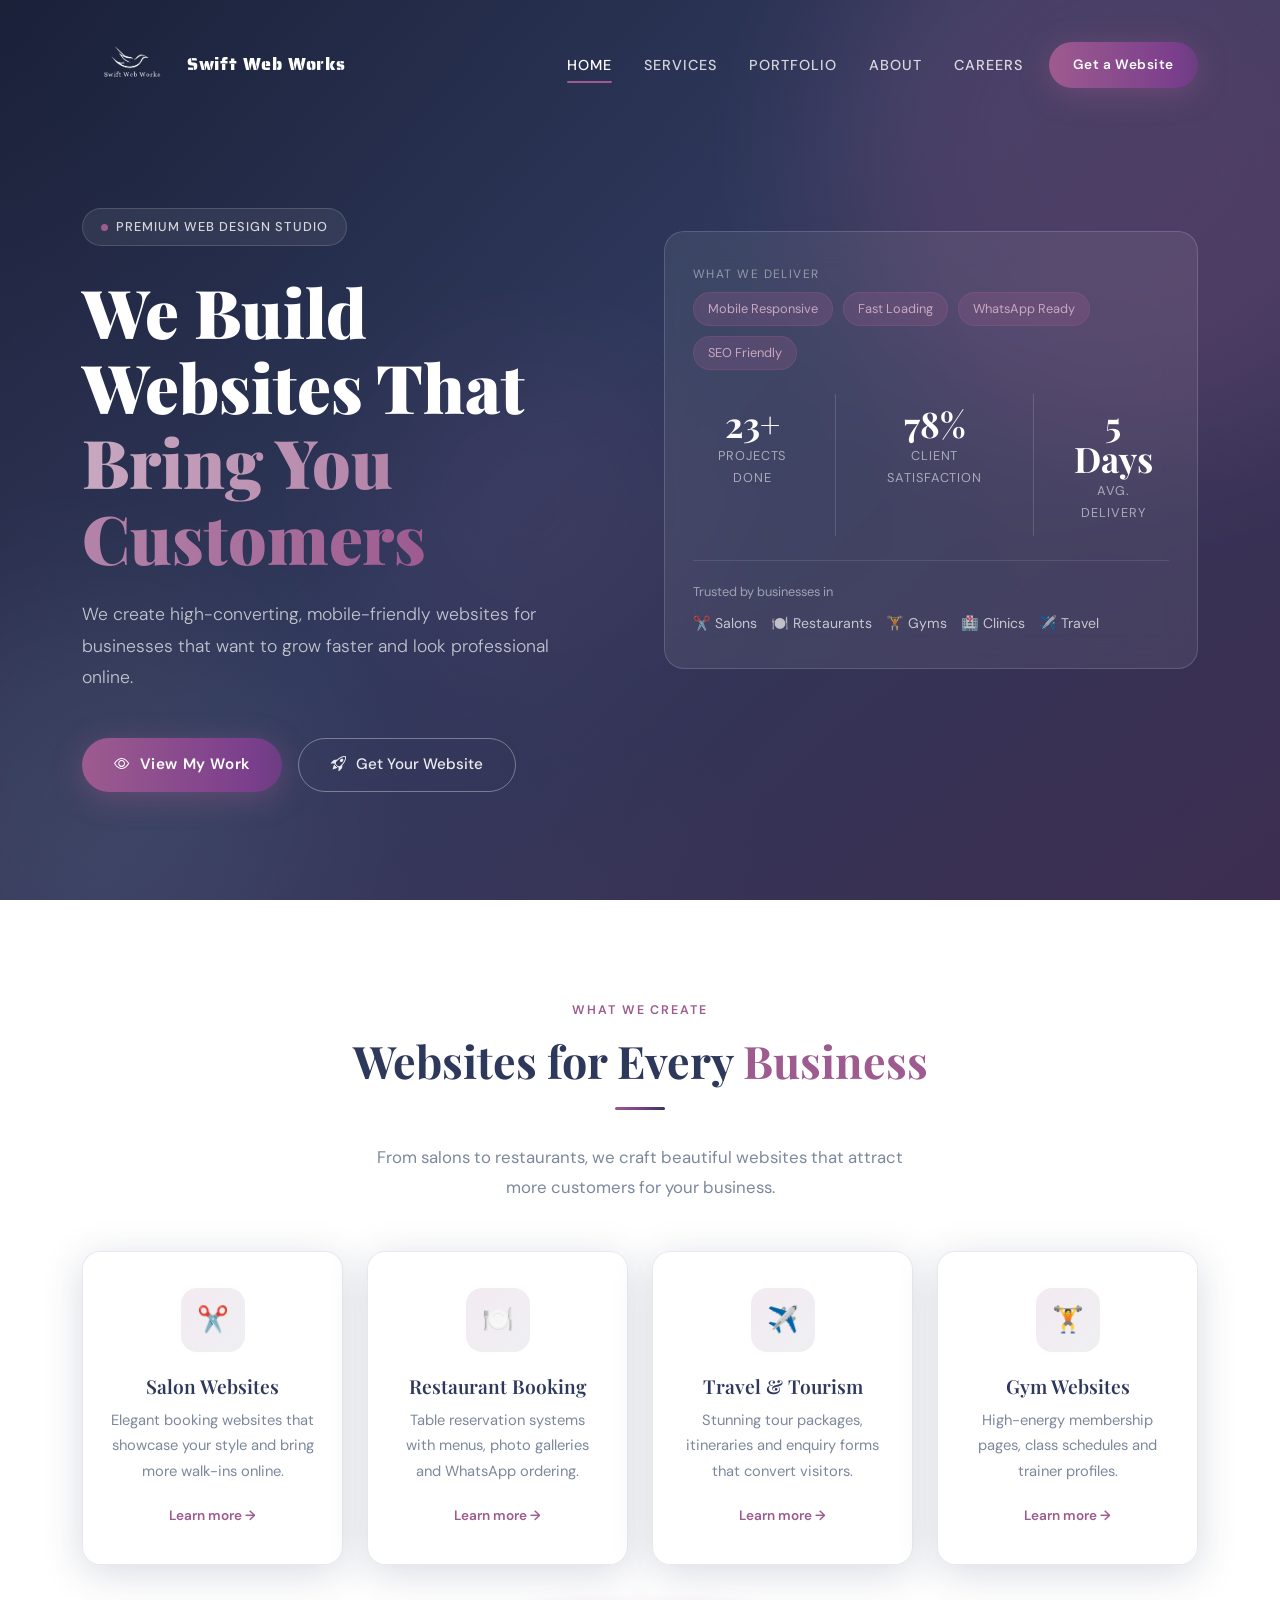
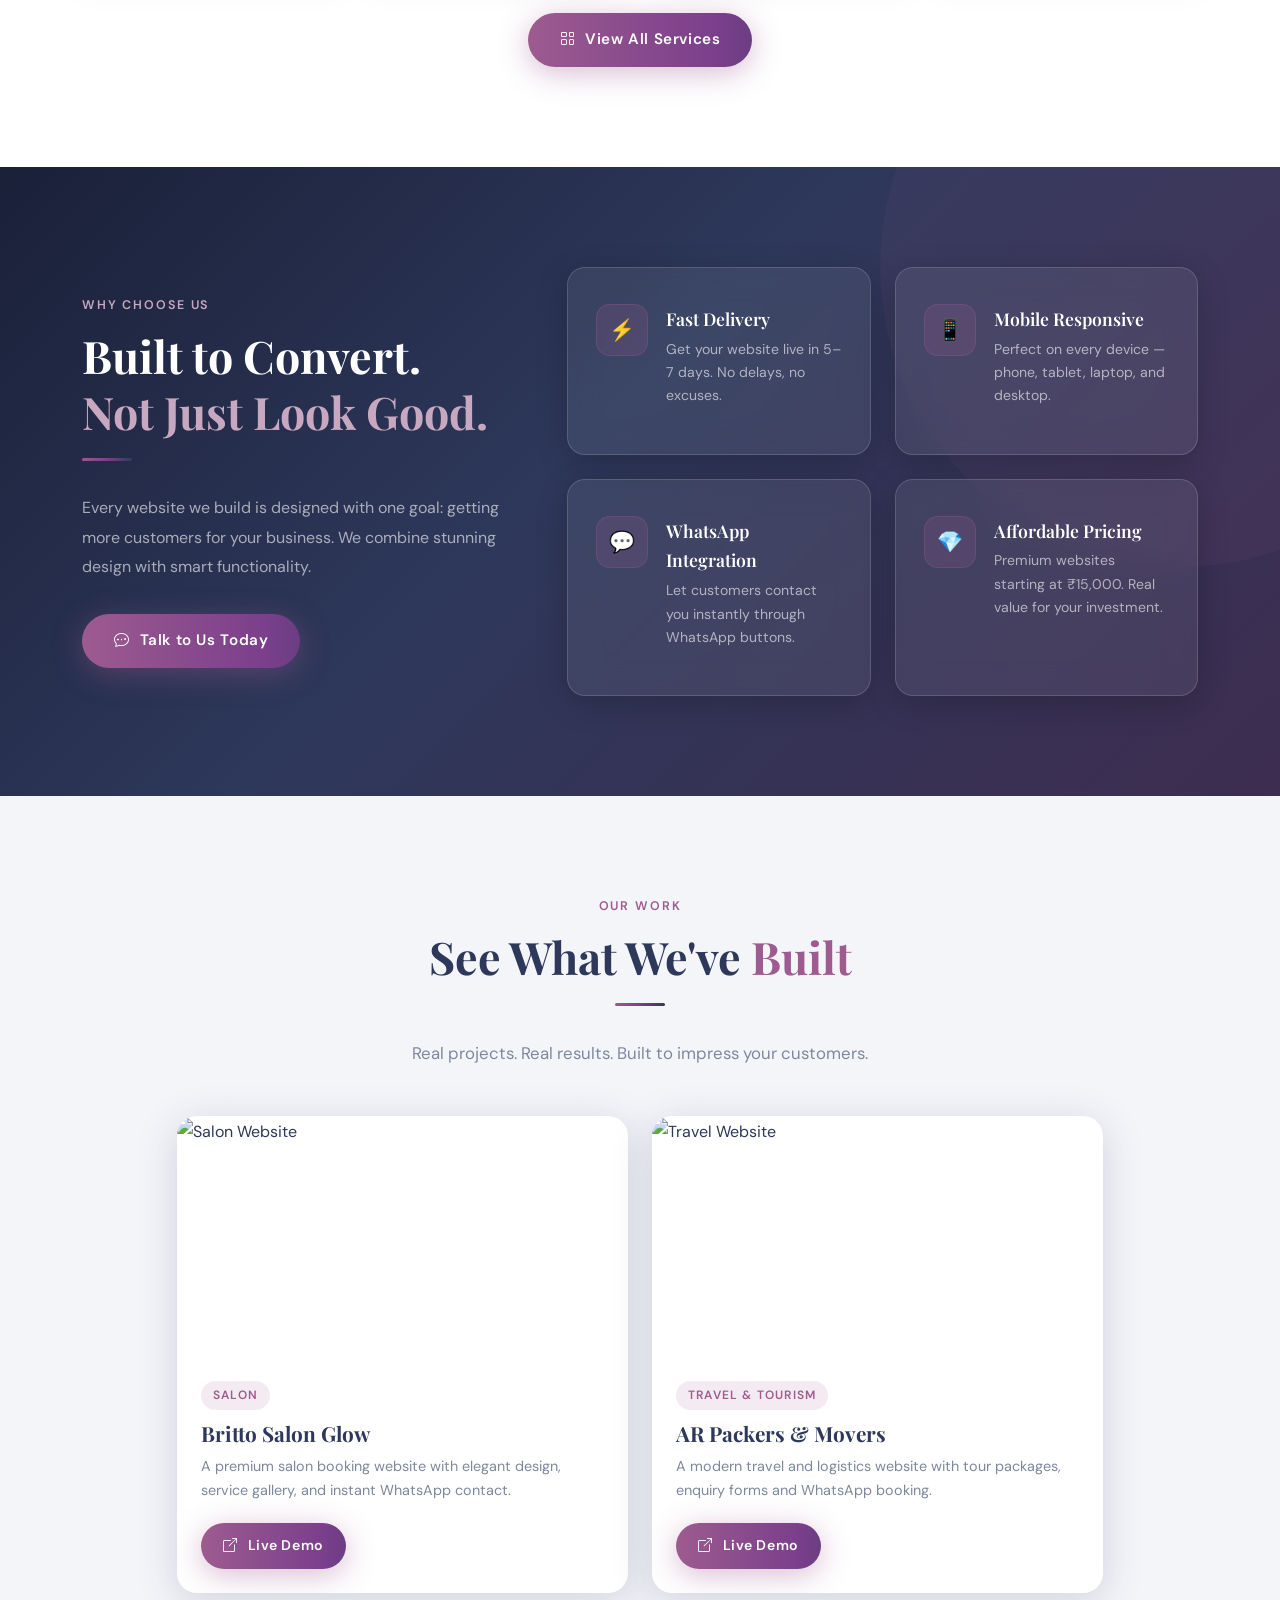
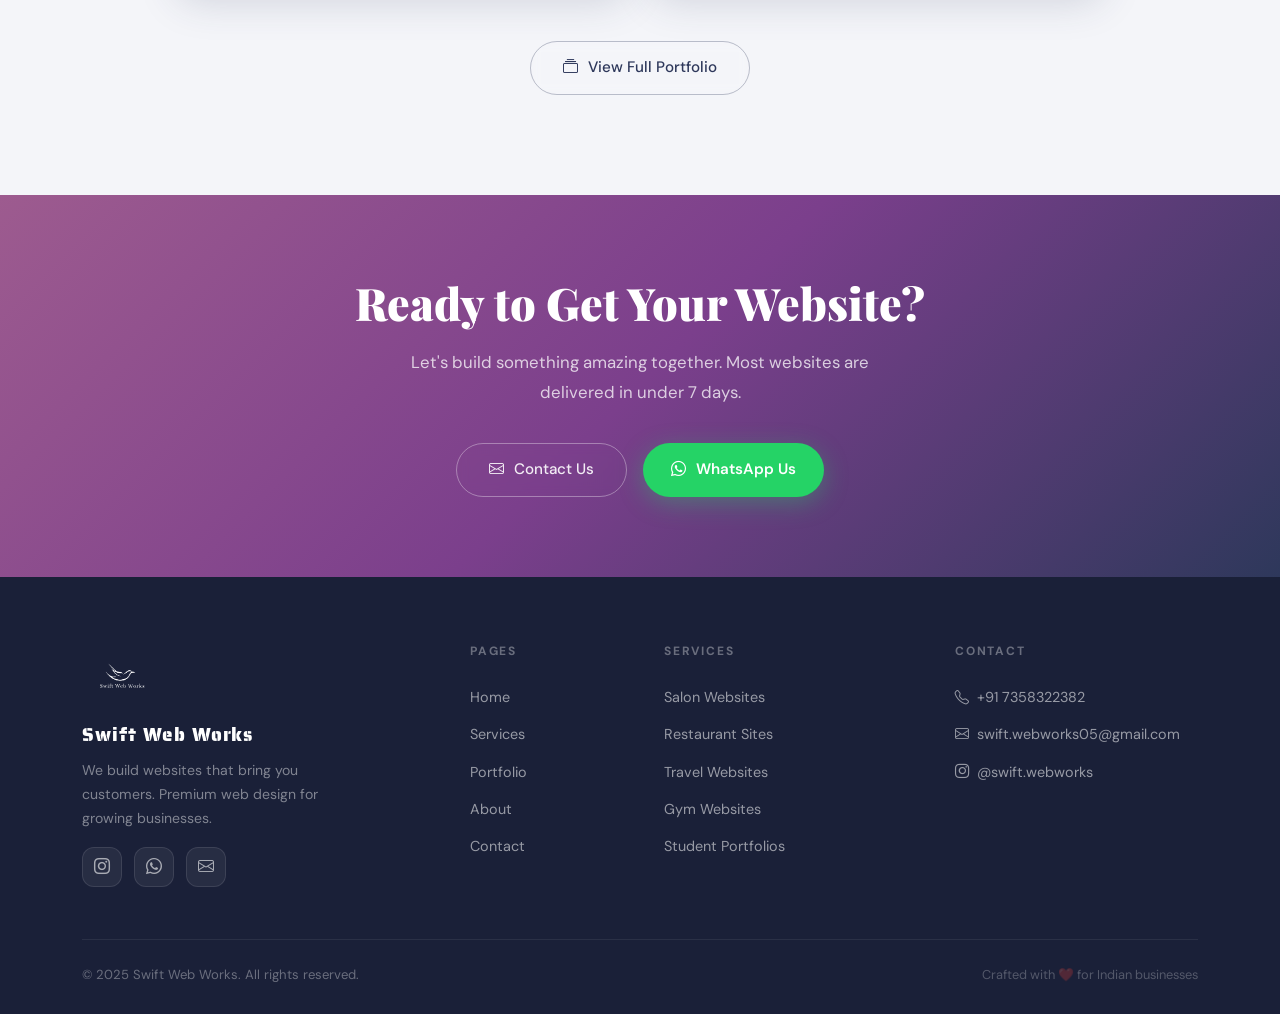
==== site_clone/index.html @ 9c71e0e9 "Add files via upload" ====
<!DOCTYPE html>
<html lang="en">
<head>
  <meta charset="UTF-8" />
  <meta name="viewport" content="width=device-width, initial-scale=1.0"/>
  <title>Swift Web Works — We Build Websites That Bring You Customers</title>
  <meta name="description" content="Swift Web Works creates high-converting, mobile-friendly websites for salons, restaurants, gyms, clinics and small businesses."/>
  <link rel="icon" href="logo.png"/>

  <!-- Bootstrap 5 -->
  <link href="https://cdn.jsdelivr.net/npm/bootstrap@5.3.3/dist/css/bootstrap.min.css" rel="stylesheet"/>
  <!-- Bootstrap Icons -->
  <link href="https://cdn.jsdelivr.net/npm/bootstrap-icons@1.11.3/font/bootstrap-icons.min.css" rel="stylesheet"/>
  <!-- Google Fonts -->
  <link href="https://fonts.googleapis.com/css2?family=Playfair+Display:ital,wght@0,400;0,600;0,700;0,900;1,400&family=Saira+Stencil+One&family=DM+Sans:wght@300;400;500;600&display=swap" rel="stylesheet"/>
  <!-- Main CSS -->
  <link rel="stylesheet" href="styles/main.css"/>
</head>
<body>

<!-- Scroll Progress -->
<div id="scroll-progress"></div>

<!-- ══════════════════════════════════════
     NAVBAR
═══════════════════════════════════════ -->
<nav class="navbar-custom" id="mainNavbar">
  <div class="container">
    <div class="d-flex align-items-center justify-content-between w-100">
      <a href="index.html" class="navbar-brand">
        <img src="logo.png" alt="Swift Web Works" class="brand-logo">
        <div class="brand-name">Swift Web Works</div>
      </a>
      <ul class="d-none d-lg-flex list-unstyled mb-0 align-items-center gap-1">
        <li><a class="nav-link active" href="index.html">Home</a></li>
        <li><a class="nav-link" href="pages/services.html">Services</a></li>
        <li><a class="nav-link" href="pages/portfolio.html">Portfolio</a></li>
        <li><a class="nav-link" href="pages/about.html">About</a></li>
        <li><a class="nav-link" href="pages/careers.html">Careers</a></li>
        <li class="ms-2">
          <a href="pages/contact.html" class="btn-primary-custom" style="padding:11px 24px;font-size:0.85rem;">Get a Website</a>
        </li>
      </ul>
      <button class="navbar-toggler d-lg-none" id="mobileToggle" type="button">
        <span class="navbar-toggler-icon"></span>
      </button>
    </div>
    <div class="mobile-menu d-lg-none" id="mobileMenu">
      <ul class="list-unstyled py-3 mb-0">
        <li><a class="nav-link py-2" href="index.html">Home</a></li>
        <li><a class="nav-link py-2" href="pages/services.html">Services</a></li>
        <li><a class="nav-link py-2" href="pages/portfolio.html">Portfolio</a></li>
        <li><a class="nav-link py-2" href="pages/about.html">About</a></li>
        <li><a class="nav-link py-2" href="pages/careers.html">Careers</a></li>
        <li><a class="nav-link py-2" href="pages/contact.html">Contact</a></li>
        <li class="mt-2">
          <a href="pages/contact.html" class="btn-primary-custom d-block text-center" style="padding:12px;font-size:0.9rem;">Get a Website</a>
        </li>
      </ul>
    </div>
  </div>
</nav>

<!-- ══════════════════════════════════════
     HERO SECTION
═══════════════════════════════════════ -->
<section class="hero-section">
  <div class="hero-bg-orb hero-bg-orb-1"></div>
  <div class="hero-bg-orb hero-bg-orb-2"></div>
  <div class="hero-bg-orb hero-bg-orb-3"></div>

  <div class="container">
    <div class="row align-items-center g-5">
      <div class="col-lg-6">
        <div class="hero-content">
          <div class="hero-badge">
            <span class="dot"></span>
            Premium Web Design Studio
          </div>
          <h1 class="hero-title">
            We Build Websites That <span class="accent-word">Bring You Customers</span>
          </h1>
          <p class="hero-subtitle">
            We create high-converting, mobile-friendly websites for businesses that want to grow faster and look professional online.
          </p>
          <div class="d-flex flex-wrap gap-3">
            <a href="pages/portfolio.html" class="btn-primary-custom">
              <i class="bi bi-eye"></i> View My Work
            </a>
            <a href="pages/contact.html" class="btn-outline-custom">
              <i class="bi bi-rocket-takeoff"></i> Get Your Website
            </a>
          </div>
        </div>
      </div>

      <div class="col-lg-6 d-none d-lg-block">
        <div class="hero-glass-card">
          <div class="mb-4">
            <div style="font-size:0.75rem;color:rgba(255,255,255,0.45);text-transform:uppercase;letter-spacing:0.12em;margin-bottom:8px;">What we deliver</div>
            <div style="display:flex;gap:10px;flex-wrap:wrap;">
              <span style="background:rgba(157,91,143,0.25);color:#C8A8C0;padding:5px 14px;border-radius:50px;font-size:0.8rem;border:1px solid rgba(157,91,143,0.3);">Mobile Responsive</span>
              <span style="background:rgba(157,91,143,0.25);color:#C8A8C0;padding:5px 14px;border-radius:50px;font-size:0.8rem;border:1px solid rgba(157,91,143,0.3);">Fast Loading</span>
              <span style="background:rgba(157,91,143,0.25);color:#C8A8C0;padding:5px 14px;border-radius:50px;font-size:0.8rem;border:1px solid rgba(157,91,143,0.3);">WhatsApp Ready</span>
              <span style="background:rgba(157,91,143,0.25);color:#C8A8C0;padding:5px 14px;border-radius:50px;font-size:0.8rem;border:1px solid rgba(157,91,143,0.3);">SEO Friendly</span>
            </div>
          </div>
          <div class="d-flex align-items-stretch gap-3">
            <div class="hero-stat flex-fill">
              <div class="stat-num" data-counter="30" data-suffix="+">0+</div>
              <div class="stat-label">Projects Done</div>
            </div>
            <div class="hero-stat-divider"></div>
            <div class="hero-stat flex-fill">
              <div class="stat-num" data-counter="100" data-suffix="%">0%</div>
              <div class="stat-label">Client Satisfaction</div>
            </div>
            <div class="hero-stat-divider"></div>
            <div class="hero-stat flex-fill">
              <div class="stat-num" data-counter="7" data-suffix=" Days">0 Days</div>
              <div class="stat-label">Avg. Delivery</div>
            </div>
          </div>

          <div style="margin-top:24px;padding-top:20px;border-top:1px solid rgba(255,255,255,0.1);">
            <div style="font-size:0.8rem;color:rgba(255,255,255,0.5);margin-bottom:10px;">Trusted by businesses in</div>
            <div style="display:flex;gap:14px;flex-wrap:wrap;">
              <span style="color:rgba(255,255,255,0.7);font-size:0.88rem;">✂️ Salons</span>
              <span style="color:rgba(255,255,255,0.7);font-size:0.88rem;">🍽️ Restaurants</span>
              <span style="color:rgba(255,255,255,0.7);font-size:0.88rem;">🏋️ Gyms</span>
              <span style="color:rgba(255,255,255,0.7);font-size:0.88rem;">🏥 Clinics</span>
              <span style="color:rgba(255,255,255,0.7);font-size:0.88rem;">✈️ Travel</span>
            </div>
          </div>
        </div>
      </div>
    </div>
  </div>
</section>

<!-- ══════════════════════════════════════
     SERVICES PREVIEW
═══════════════════════════════════════ -->
<section class="bg-white-custom">
  <div class="container">
    <div class="text-center mb-5 reveal">
      <span class="section-label">What We Create</span>
      <h2 class="section-title">Websites for Every <span>Business</span></h2>
      <div class="accent-divider center"></div>
      <p class="section-subtitle mx-auto">From salons to restaurants, we craft beautiful websites that attract more customers for your business.</p>
    </div>

    <div class="row g-4">
      <div class="col-md-6 col-lg-3 reveal reveal-delay-1">
        <div class="glass-card h-100 text-center">
          <div class="service-icon-wrap mx-auto"><span>✂️</span></div>
          <h4 class="service-card-title">Salon Websites</h4>
          <p class="service-card-text">Elegant booking websites that showcase your style and bring more walk-ins online.</p>
          <a href="pages/services.html" style="color:var(--accent);font-size:0.85rem;font-weight:600;text-decoration:none;">Learn more →</a>
        </div>
      </div>
      <div class="col-md-6 col-lg-3 reveal reveal-delay-2">
        <div class="glass-card h-100 text-center">
          <div class="service-icon-wrap mx-auto"><span>🍽️</span></div>
          <h4 class="service-card-title">Restaurant Booking</h4>
          <p class="service-card-text">Table reservation systems with menus, photo galleries and WhatsApp ordering.</p>
          <a href="pages/services.html" style="color:var(--accent);font-size:0.85rem;font-weight:600;text-decoration:none;">Learn more →</a>
        </div>
      </div>
      <div class="col-md-6 col-lg-3 reveal reveal-delay-3">
        <div class="glass-card h-100 text-center">
          <div class="service-icon-wrap mx-auto"><span>✈️</span></div>
          <h4 class="service-card-title">Travel & Tourism</h4>
          <p class="service-card-text">Stunning tour packages, itineraries and enquiry forms that convert visitors.</p>
          <a href="pages/services.html" style="color:var(--accent);font-size:0.85rem;font-weight:600;text-decoration:none;">Learn more →</a>
        </div>
      </div>
      <div class="col-md-6 col-lg-3 reveal reveal-delay-4">
        <div class="glass-card h-100 text-center">
          <div class="service-icon-wrap mx-auto"><span>🏋️</span></div>
          <h4 class="service-card-title">Gym Websites</h4>
          <p class="service-card-text">High-energy membership pages, class schedules and trainer profiles.</p>
          <a href="pages/services.html" style="color:var(--accent);font-size:0.85rem;font-weight:600;text-decoration:none;">Learn more →</a>
        </div>
      </div>
    </div>

    <div class="text-center mt-5 reveal">
      <a href="pages/services.html" class="btn-primary-custom">
        <i class="bi bi-grid"></i> View All Services
      </a>
    </div>
  </div>
</section>

<!-- ══════════════════════════════════════
     WHY CHOOSE US
═══════════════════════════════════════ -->
<section class="why-section">
  <div class="container">
    <div class="row align-items-center g-5">
      <div class="col-lg-5 reveal">
        <span class="section-label" style="color:#C8A8C0;">Why Choose Us</span>
        <h2 class="section-title" style="color:white;">Built to Convert.<br><span style="color:#C8A8C0;">Not Just Look Good.</span></h2>
        <div class="accent-divider"></div>
        <p style="color:rgba(255,255,255,0.6);font-size:1rem;line-height:1.85;margin-bottom:32px;">
          Every website we build is designed with one goal: getting more customers for your business. We combine stunning design with smart functionality.
        </p>
        <a href="pages/contact.html" class="btn-primary-custom">
          <i class="bi bi-chat-dots"></i> Talk to Us Today
        </a>
      </div>

      <div class="col-lg-7">
        <div class="row g-4">
          <div class="col-sm-6 reveal reveal-delay-1">
            <div class="glass-card-dark h-100">
              <div class="why-item">
                <div class="why-icon">⚡</div>
                <div>
                  <div class="why-item-title">Fast Delivery</div>
                  <div class="why-item-text">Get your website live in 5–7 days. No delays, no excuses.</div>
                </div>
              </div>
            </div>
          </div>
          <div class="col-sm-6 reveal reveal-delay-2">
            <div class="glass-card-dark h-100">
              <div class="why-item">
                <div class="why-icon">📱</div>
                <div>
                  <div class="why-item-title">Mobile Responsive</div>
                  <div class="why-item-text">Perfect on every device — phone, tablet, laptop, and desktop.</div>
                </div>
              </div>
            </div>
          </div>
          <div class="col-sm-6 reveal reveal-delay-3">
            <div class="glass-card-dark h-100">
              <div class="why-item">
                <div class="why-icon">💬</div>
                <div>
                  <div class="why-item-title">WhatsApp Integration</div>
                  <div class="why-item-text">Let customers contact you instantly through WhatsApp buttons.</div>
                </div>
              </div>
            </div>
          </div>
          <div class="col-sm-6 reveal reveal-delay-4">
            <div class="glass-card-dark h-100">
              <div class="why-item">
                <div class="why-icon">💎</div>
                <div>
                  <div class="why-item-title">Affordable Pricing</div>
                  <div class="why-item-text">Premium websites starting at ₹15,000. Real value for your investment.</div>
                </div>
              </div>
            </div>
          </div>
        </div>
      </div>
    </div>
  </div>
</section>

<!-- ══════════════════════════════════════
     PORTFOLIO PREVIEW
═══════════════════════════════════════ -->
<section class="bg-light-custom">
  <div class="container">
    <div class="text-center mb-5 reveal">
      <span class="section-label">Our Work</span>
      <h2 class="section-title">See What We've <span>Built</span></h2>
      <div class="accent-divider center"></div>
      <p class="section-subtitle mx-auto">Real projects. Real results. Built to impress your customers.</p>
    </div>

    <div class="row g-4 justify-content-center">
      <!-- Card 1 -->
      <div class="col-md-6 col-lg-5 reveal reveal-delay-1">
        <div class="portfolio-card">
          <div class="portfolio-img-wrap">
            <img src="https://images.unsplash.com/photo-1560066984-138dadb4c035?w=800&q=80" alt="Salon Website">
            <div class="portfolio-overlay">
              <a href="https://britto-salon-glow.lovable.app" target="_blank" rel="noopener" class="btn-primary-custom" style="padding:10px 22px;font-size:0.85rem;">
                <i class="bi bi-box-arrow-up-right"></i> Live Demo
              </a>
            </div>
          </div>
          <div class="portfolio-body">
            <span class="portfolio-tag">Salon</span>
            <h4 class="portfolio-title">Britto Salon Glow</h4>
            <p class="portfolio-desc">A premium salon booking website with elegant design, service gallery, and instant WhatsApp contact.</p>
            <a href="https://britto-salon-glow.lovable.app" target="_blank" rel="noopener" class="btn-primary-custom" style="padding:11px 22px;font-size:0.88rem;">
              <i class="bi bi-box-arrow-up-right"></i> Live Demo
            </a>
          </div>
        </div>
      </div>

      <!-- Card 2 -->
      <div class="col-md-6 col-lg-5 reveal reveal-delay-2">
        <div class="portfolio-card">
          <div class="portfolio-img-wrap">
            <img src="https://images.unsplash.com/photo-1488646953014-85cb44e25828?w=800&q=80" alt="Travel Website">
            <div class="portfolio-overlay">
              <a href="https://ar-packersmovers.vercel.app/" target="_blank" rel="noopener" class="btn-primary-custom" style="padding:10px 22px;font-size:0.85rem;">
                <i class="bi bi-box-arrow-up-right"></i> Live Demo
              </a>
            </div>
          </div>
          <div class="portfolio-body">
            <span class="portfolio-tag">Travel & Tourism</span>
            <h4 class="portfolio-title">AR Packers & Movers</h4>
            <p class="portfolio-desc">A modern travel and logistics website with tour packages, enquiry forms and WhatsApp booking.</p>
            <a href="https://ar-packersmovers.vercel.app/" target="_blank" rel="noopener" class="btn-primary-custom" style="padding:11px 22px;font-size:0.88rem;">
              <i class="bi bi-box-arrow-up-right"></i> Live Demo
            </a>
          </div>
        </div>
      </div>
    </div>

    <div class="text-center mt-5 reveal">
      <a href="pages/portfolio.html" class="btn-outline-custom" style="color:var(--primary);border-color:rgba(46,56,91,0.3);">
        <i class="bi bi-collection"></i> View Full Portfolio
      </a>
    </div>
  </div>
</section>

<!-- ══════════════════════════════════════
     CTA BANNER
═══════════════════════════════════════ -->
<section style="background:var(--gradient-accent);padding:80px 0;">
  <div class="container text-center reveal">
    <h2 style="font-family:var(--font-heading);font-size:clamp(1.8rem,3.5vw,2.8rem);color:white;font-weight:900;margin-bottom:16px;">
      Ready to Get Your Website?
    </h2>
    <p style="color:rgba(255,255,255,0.75);font-size:1.05rem;max-width:480px;margin:0 auto 36px;line-height:1.8;">
      Let's build something amazing together. Most websites are delivered in under 7 days.
    </p>
    <div class="d-flex justify-content-center gap-3 flex-wrap">
      <a href="pages/contact.html" class="btn-outline-custom">
        <i class="bi bi-envelope"></i> Contact Us
      </a>
      <a href="https://wa.me/917358322382" target="_blank" class="btn-whatsapp" style="width:auto;margin-top:0;">
        <i class="bi bi-whatsapp"></i> WhatsApp Us
      </a>
    </div>
  </div>
</section>

<!-- ══════════════════════════════════════
     FOOTER
═══════════════════════════════════════ -->
<footer>
  <div class="container">
    <div class="row g-5">
      <div class="col-lg-4 col-md-6">
        <div class="d-flex align-items-center gap-2 mb-2">
          <img src="logo.png" alt="Logo" class="footer-logo">
        </div>
        <div class="footer-brand-name">Swift Web Works</div>
        <p class="footer-tagline">We build websites that bring you customers. Premium web design for growing businesses.</p>
        <div class="footer-social mt-3">
          <a href="https://www.instagram.com/swift.webworks" target="_blank" class="social-btn"><i class="bi bi-instagram"></i></a>
          <a href="https://wa.me/917358322382" target="_blank" class="social-btn"><i class="bi bi-whatsapp"></i></a>
          <a href="mailto:swift.webworks05@gmail.com" class="social-btn"><i class="bi bi-envelope"></i></a>
        </div>
      </div>

      <div class="col-lg-2 col-md-6 col-6">
        <div class="footer-heading">Pages</div>
        <ul class="footer-links">
          <li><a href="index.html">Home</a></li>
          <li><a href="pages/services.html">Services</a></li>
          <li><a href="pages/portfolio.html">Portfolio</a></li>
          <li><a href="pages/about.html">About</a></li>
          <li><a href="pages/contact.html">Contact</a></li>
        </ul>
      </div>

      <div class="col-lg-3 col-md-6 col-6">
        <div class="footer-heading">Services</div>
        <ul class="footer-links">
          <li><a href="pages/services.html">Salon Websites</a></li>
          <li><a href="pages/services.html">Restaurant Sites</a></li>
          <li><a href="pages/services.html">Travel Websites</a></li>
          <li><a href="pages/services.html">Gym Websites</a></li>
          <li><a href="pages/services.html">Student Portfolios</a></li>
        </ul>
      </div>

      <div class="col-lg-3 col-md-6">
        <div class="footer-heading">Contact</div>
        <ul class="footer-links">
          <li><a href="tel:+917358322382"><i class="bi bi-telephone me-2"></i>+91 7358322382</a></li>
          <li><a href="mailto:swift.webworks05@gmail.com"><i class="bi bi-envelope me-2"></i>swift.webworks05@gmail.com</a></li>
          <li><a href="https://www.instagram.com/swift.webworks" target="_blank"><i class="bi bi-instagram me-2"></i>@swift.webworks</a></li>
        </ul>
      </div>
    </div>

    <div class="footer-bottom">
      <div class="footer-copyright">© 2025 Swift Web Works. All rights reserved.</div>
      <div class="footer-credit">Crafted with ❤️ for Indian businesses</div>
    </div>
  </div>
</footer>

<script src="https://cdn.jsdelivr.net/npm/bootstrap@5.3.3/dist/js/bootstrap.bundle.min.js"></script>
<script src="js/main.js"></script>
</body>
</html>
---- site_clone/styles/main.css ----
/* =============================================
   SWIFT WEB WORKS — MAIN STYLESHEET
   ============================================= */

@import url('https://fonts.googleapis.com/css2?family=Playfair+Display:ital,wght@0,400;0,600;0,700;0,900;1,400&family=Saira+Stencil+One&family=DM+Sans:wght@300;400;500;600&display=swap');

/* ── CSS Variables ── */
:root {
  --primary:   #2E385B;
  --secondary: #58637A;
  --muted:     #7D889D;
  --accent:    #9D5B8F;
  --light-bg:  #C2C6D1;
  --white:     #FFFFFF;
  --dark:      #1a2038;

  --gradient-hero: linear-gradient(135deg, #1a2038 0%, #2E385B 45%, #3d2d50 100%);
  --gradient-accent: linear-gradient(135deg, #9D5B8F 0%, #7B3F8C 50%, #2E385B 100%);
  --gradient-cta: linear-gradient(90deg, #9D5B8F, #7B3F8C, #2E385B, #9D5B8F);
  --glass-bg: rgba(255,255,255,0.07);
  --glass-border: rgba(255,255,255,0.15);

  --font-heading: 'Playfair Display', serif;
  --font-logo: 'Saira Stencil One', sans-serif;
  --font-body: 'DM Sans', sans-serif;

  --transition: 0.35s cubic-bezier(.4,0,.2,1);
  --shadow-card: 0 8px 40px rgba(46,56,91,0.18);
  --shadow-hover: 0 20px 60px rgba(46,56,91,0.28);
}

/* ── Reset & Base ── */
*, *::before, *::after { box-sizing: border-box; margin: 0; padding: 0; }

html { scroll-behavior: smooth; }

body {
  font-family: var(--font-body);
  background: #f8f9fc;
  color: var(--primary);
  overflow-x: hidden;
  line-height: 1.7;
}

h1,h2,h3,h4,h5 { font-family: var(--font-heading); line-height: 1.25; }

/* ── Scroll Progress Bar ── */
#scroll-progress {
  position: fixed;
  top: 0; left: 0;
  height: 3px;
  background: var(--gradient-accent);
  width: 0%;
  z-index: 9999;
  transition: width 0.1s linear;
}

/* =============================================
   NAVBAR
   ============================================= */
.navbar-custom {
  position: fixed;
  top: 0; left: 0; right: 0;
  z-index: 1000;
  padding: 18px 0;
  transition: all var(--transition);
  background: transparent;
}

.navbar-custom.scrolled {
  background: rgba(26,32,56,0.97);
  backdrop-filter: blur(20px);
  padding: 10px 0;
  box-shadow: 0 4px 30px rgba(0,0,0,0.25);
}

.navbar-custom .navbar-brand {
  display: flex;
  align-items: center;
  gap: 10px;
  text-decoration: none;
}

.navbar-custom .brand-logo {
  height: 94px;
  width: auto;
  filter: brightness(0) invert(1);
  transition: var(--transition);
}

.navbar-custom .brand-name {
  font-family: var(--font-logo);
  font-size: 1.1rem;
  color: var(--white);
  letter-spacing: 0.04em;
  line-height: 1.1;
}

.navbar-custom .nav-link {
  font-family: var(--font-body);
  font-weight: 500;
  font-size: 0.9rem;
  color: rgba(255,255,255,0.8) !important;
  letter-spacing: 0.07em;
  text-transform: uppercase;
  padding: 6px 14px !important;
  position: relative;
  transition: var(--transition);
}

.navbar-custom .nav-link::after {
  content: '';
  position: absolute;
  bottom: 0; left: 14px;
  width: 0; height: 2px;
  background: var(--accent);
  transition: width var(--transition);
  border-radius: 2px;
}

.navbar-custom .nav-link:hover,
.navbar-custom .nav-link.active {
  color: #fff !important;
}

.navbar-custom .nav-link:hover::after,
.navbar-custom .nav-link.active::after {
  width: calc(100% - 28px);
}

.navbar-toggler {
  border: 1px solid rgba(255,255,255,0.3) !important;
  padding: 6px 10px;
}

.navbar-toggler-icon {
  background-image: url("data:image/svg+xml,%3csvg xmlns='http://www.w3.org/2000/svg' viewBox='0 0 30 30'%3e%3cpath stroke='rgba(255,255,255,0.85)' stroke-linecap='round' stroke-miterlimit='10' stroke-width='2' d='M4 7h22M4 15h22M4 23h22'/%3e%3c/svg%3e") !important;
}

/* =============================================
   HERO SECTION
   ============================================= */
.hero-section {
  min-height: 100vh;
  background: var(--gradient-hero);
  position: relative;
  display: flex;
  align-items: center;
  overflow: hidden;
}

.hero-bg-orb {
  position: absolute;
  border-radius: 50%;
  filter: blur(80px);
  opacity: 0.25;
  pointer-events: none;
}

.hero-bg-orb-1 {
  width: 600px; height: 600px;
  background: var(--accent);
  top: -150px; right: -150px;
}

.hero-bg-orb-2 {
  width: 400px; height: 400px;
  background: #58637A;
  bottom: -100px; left: -100px;
}

.hero-bg-orb-3 {
  width: 300px; height: 300px;
  background: #9D5B8F;
  top: 40%; left: 30%;
  opacity: 0.12;
}

/* Animated gradient overlay */
.hero-section::before {
  content: '';
  position: absolute;
  inset: 0;
  background: linear-gradient(45deg,
    rgba(157,91,143,0.08) 0%,
    transparent 40%,
    rgba(46,56,91,0.15) 100%
  );
  animation: heroShimmer 6s ease-in-out infinite alternate;
}

@keyframes heroShimmer {
  from { opacity: 0.4; }
  to   { opacity: 1; }
}

.hero-content {
  position: relative;
  z-index: 2;
  padding-top: 100px;
}

.hero-badge {
  display: inline-flex;
  align-items: center;
  gap: 8px;
  background: var(--glass-bg);
  border: 1px solid var(--glass-border);
  backdrop-filter: blur(10px);
  color: rgba(255,255,255,0.8);
  padding: 7px 18px;
  border-radius: 50px;
  font-size: 0.8rem;
  font-weight: 500;
  letter-spacing: 0.08em;
  text-transform: uppercase;
  margin-bottom: 28px;
}

.hero-badge .dot {
  width: 7px; height: 7px;
  background: #9D5B8F;
  border-radius: 50%;
  animation: pulse 1.8s infinite;
}

@keyframes pulse {
  0%,100% { transform: scale(1); opacity: 1; }
  50%      { transform: scale(1.5); opacity: 0.5; }
}

.hero-title {
  font-size: clamp(2.6rem, 5.5vw, 4.2rem);
  color: var(--white);
  font-weight: 900;
  margin-bottom: 24px;
  line-height: 1.12;
}

.hero-title .accent-word {
  background: linear-gradient(90deg, #C8A8C0, #9D5B8F);
  -webkit-background-clip: text;
  -webkit-text-fill-color: transparent;
  background-clip: text;
}

.hero-subtitle {
  font-size: 1.1rem;
  color: rgba(255,255,255,0.7);
  max-width: 520px;
  margin-bottom: 44px;
  font-weight: 300;
  line-height: 1.8;
}

/* ── CTA Buttons ── */
.btn-primary-custom {
  display: inline-flex;
  align-items: center;
  gap: 10px;
  background: var(--gradient-cta);
  background-size: 250% auto;
  color: #fff;
  border: none;
  padding: 14px 32px;
  border-radius: 50px;
  font-family: var(--font-body);
  font-size: 0.95rem;
  font-weight: 600;
  letter-spacing: 0.04em;
  text-decoration: none;
  transition: all var(--transition);
  cursor: pointer;
  animation: gradientShift 3s linear infinite;
  box-shadow: 0 6px 30px rgba(157,91,143,0.4);
}

@keyframes gradientShift {
  0%   { background-position: 0% }
  100% { background-position: 250% }
}

.btn-primary-custom:hover {
  transform: translateY(-3px);
  box-shadow: 0 12px 40px rgba(157,91,143,0.55);
  color: #fff;
}

.btn-outline-custom {
  display: inline-flex;
  align-items: center;
  gap: 10px;
  background: transparent;
  color: rgba(255,255,255,0.9);
  border: 1.5px solid rgba(255,255,255,0.35);
  padding: 13px 32px;
  border-radius: 50px;
  font-family: var(--font-body);
  font-size: 0.95rem;
  font-weight: 500;
  text-decoration: none;
  transition: all var(--transition);
  backdrop-filter: blur(6px);
}

.btn-outline-custom:hover {
  background: rgba(255,255,255,0.1);
  border-color: rgba(255,255,255,0.7);
  color: #fff;
  transform: translateY(-3px);
}

/* hero glass card */
.hero-glass-card {
  background: var(--glass-bg);
  border: 1px solid var(--glass-border);
  backdrop-filter: blur(16px);
  border-radius: 20px;
  padding: 32px 28px;
  color: rgba(255,255,255,0.85);
}

.hero-stat {
  text-align: center;
  padding: 12px;
}

.hero-stat .stat-num {
  font-family: var(--font-heading);
  font-size: 2.2rem;
  font-weight: 700;
  color: var(--white);
  line-height: 1;
}

.hero-stat .stat-label {
  font-size: 0.8rem;
  color: rgba(255,255,255,0.55);
  margin-top: 4px;
  text-transform: uppercase;
  letter-spacing: 0.07em;
}

.hero-stat-divider {
  width: 1px;
  background: rgba(255,255,255,0.15);
  margin: 0 8px;
}

/* =============================================
   SECTION SHARED STYLES
   ============================================= */
section { padding: 100px 0; }

.section-label {
  font-size: 0.78rem;
  font-weight: 600;
  letter-spacing: 0.15em;
  text-transform: uppercase;
  color: var(--accent);
  margin-bottom: 12px;
  display: block;
}

.section-title {
  font-size: clamp(2rem, 3.5vw, 2.8rem);
  color: var(--primary);
  font-weight: 700;
  margin-bottom: 18px;
}

.section-title span {
  color: var(--accent);
}

.section-subtitle {
  color: var(--muted);
  font-size: 1.05rem;
  max-width: 560px;
  line-height: 1.8;
}

/* divider accent */
.accent-divider {
  width: 50px;
  height: 3px;
  background: var(--gradient-accent);
  border-radius: 3px;
  margin: 16px 0 32px;
}

.accent-divider.center {
  margin: 16px auto 32px;
}

/* =============================================
   GLASS CARDS
   ============================================= */
.glass-card {
  background: rgba(255,255,255,0.85);
  border: 1px solid rgba(194,198,209,0.4);
  border-radius: 18px;
  padding: 36px 28px;
  transition: all var(--transition);
  position: relative;
  overflow: hidden;
  box-shadow: var(--shadow-card);
}

.glass-card::before {
  content: '';
  position: absolute;
  top: 0; left: 0; right: 0;
  height: 3px;
  background: var(--gradient-accent);
  transform: scaleX(0);
  transform-origin: left;
  transition: transform var(--transition);
}

.glass-card:hover {
  transform: translateY(-8px);
  box-shadow: var(--shadow-hover);
}

.glass-card:hover::before {
  transform: scaleX(1);
}

.glass-card-dark {
  background: var(--glass-bg);
  border: 1px solid var(--glass-border);
  backdrop-filter: blur(16px);
  border-radius: 18px;
  padding: 36px 28px;
  transition: all var(--transition);
  box-shadow: 0 8px 32px rgba(0,0,0,0.2);
}

.glass-card-dark:hover {
  transform: translateY(-6px);
  box-shadow: 0 20px 50px rgba(0,0,0,0.3);
  border-color: rgba(157,91,143,0.4);
}

/* =============================================
   SERVICE CARDS
   ============================================= */
.service-icon-wrap {
  width: 64px; height: 64px;
  border-radius: 16px;
  background: linear-gradient(135deg, rgba(157,91,143,0.12), rgba(46,56,91,0.08));
  display: flex;
  align-items: center;
  justify-content: center;
  margin-bottom: 22px;
  font-size: 1.6rem;
  transition: var(--transition);
}

.glass-card:hover .service-icon-wrap {
  background: var(--gradient-accent);
  transform: scale(1.08);
}

.glass-card:hover .service-icon-wrap span { filter: grayscale(1) brightness(10); }

.service-card-title {
  font-family: var(--font-heading);
  font-size: 1.2rem;
  color: var(--primary);
  margin-bottom: 10px;
  font-weight: 600;
}

.service-card-text {
  color: var(--muted);
  font-size: 0.92rem;
  line-height: 1.75;
}

/* =============================================
   WHY CHOOSE US
   ============================================= */
.why-section {
  background: var(--gradient-hero);
  position: relative;
  overflow: hidden;
}

.why-section::before {
  content: '';
  position: absolute;
  width: 600px; height: 600px;
  border-radius: 50%;
  background: rgba(157,91,143,0.08);
  top: -200px; right: -200px;
  pointer-events: none;
}

.why-item {
  display: flex;
  align-items: flex-start;
  gap: 18px;
  margin-bottom: 10px;
}

.why-icon {
  width: 52px; height: 52px;
  min-width: 52px;
  border-radius: 14px;
  background: rgba(157,91,143,0.2);
  border: 1px solid rgba(157,91,143,0.3);
  display: flex;
  align-items: center;
  justify-content: center;
  font-size: 1.3rem;
  transition: var(--transition);
}

.glass-card-dark:hover .why-icon {
  background: rgba(157,91,143,0.45);
}

.why-item-title {
  font-family: var(--font-heading);
  font-size: 1.1rem;
  color: var(--white);
  margin-bottom: 4px;
  font-weight: 600;
}

.why-item-text {
  color: rgba(255,255,255,0.6);
  font-size: 0.88rem;
  line-height: 1.65;
}

/* =============================================
   PORTFOLIO CARDS
   ============================================= */
.portfolio-card {
  border-radius: 20px;
  overflow: hidden;
  box-shadow: var(--shadow-card);
  transition: all var(--transition);
  background: var(--white);
}

.portfolio-card:hover {
  transform: translateY(-10px);
  box-shadow: var(--shadow-hover);
}

.portfolio-img-wrap {
  position: relative;
  overflow: hidden;
  height: 240px;
}

.portfolio-img-wrap img {
  width: 100%; height: 100%;
  object-fit: cover;
  transition: transform 0.6s ease;
}

.portfolio-card:hover .portfolio-img-wrap img {
  transform: scale(1.08);
}

.portfolio-overlay {
  position: absolute;
  inset: 0;
  background: linear-gradient(to top, rgba(26,32,56,0.9) 0%, transparent 60%);
  display: flex;
  align-items: flex-end;
  padding: 24px;
  opacity: 0;
  transition: opacity var(--transition);
}

.portfolio-card:hover .portfolio-overlay {
  opacity: 1;
}

.portfolio-body {
  padding: 24px;
}

.portfolio-tag {
  display: inline-block;
  background: rgba(157,91,143,0.12);
  color: var(--accent);
  font-size: 0.75rem;
  font-weight: 600;
  letter-spacing: 0.1em;
  text-transform: uppercase;
  padding: 4px 12px;
  border-radius: 50px;
  margin-bottom: 10px;
}

.portfolio-title {
  font-family: var(--font-heading);
  font-size: 1.3rem;
  color: var(--primary);
  margin-bottom: 8px;
  font-weight: 700;
}

.portfolio-desc {
  color: var(--muted);
  font-size: 0.9rem;
  line-height: 1.7;
  margin-bottom: 20px;
}

/* =============================================
   SERVICES FULL PAGE
   ============================================= */
.service-full-card {
  background: var(--white);
  border-radius: 22px;
  overflow: hidden;
  box-shadow: var(--shadow-card);
  transition: all var(--transition);
  height: 100%;
}

.service-full-card:hover {
  transform: translateY(-8px);
  box-shadow: var(--shadow-hover);
}

.service-full-header {
  background: var(--gradient-hero);
  padding: 36px 32px 28px;
  position: relative;
  overflow: hidden;
}

.service-full-header::after {
  content: '';
  position: absolute;
  width: 200px; height: 200px;
  border-radius: 50%;
  background: rgba(157,91,143,0.15);
  bottom: -80px; right: -60px;
}

.service-full-icon {
  font-size: 2.5rem;
  margin-bottom: 16px;
  display: block;
}

.service-full-title {
  font-family: var(--font-heading);
  font-size: 1.45rem;
  color: var(--white);
  font-weight: 700;
  margin-bottom: 6px;
}

.service-ideal {
  font-size: 0.8rem;
  color: rgba(255,255,255,0.6);
  font-style: italic;
}

.service-full-body {
  padding: 28px 32px;
}

.service-full-desc {
  color: var(--muted);
  font-size: 0.95rem;
  line-height: 1.8;
  margin-bottom: 22px;
}

.feature-list {
  list-style: none;
  padding: 0;
  margin: 0 0 28px;
}

.feature-list li {
  display: flex;
  align-items: center;
  gap: 10px;
  color: var(--secondary);
  font-size: 0.9rem;
  padding: 6px 0;
  border-bottom: 1px solid rgba(194,198,209,0.3);
}

.feature-list li:last-child { border-bottom: none; }

.feature-list li::before {
  content: '✓';
  width: 22px; height: 22px;
  min-width: 22px;
  border-radius: 50%;
  background: rgba(157,91,143,0.12);
  color: var(--accent);
  display: flex;
  align-items: center;
  justify-content: center;
  font-size: 0.75rem;
  font-weight: 700;
}

/* =============================================
   ABOUT PAGE
   ============================================= */
.about-hero {
  background: var(--gradient-hero);
  padding: 180px 0 100px;
  position: relative;
  overflow: hidden;
}

.about-hero::after {
  content: '';
  position: absolute;
  width: 500px; height: 500px;
  border-radius: 50%;
  background: rgba(157,91,143,0.12);
  top: -150px; right: -150px;
  pointer-events: none;
}

.quote-block {
  background: linear-gradient(135deg, rgba(157,91,143,0.08), rgba(46,56,91,0.05));
  border-left: 4px solid var(--accent);
  padding: 28px 32px;
  border-radius: 0 16px 16px 0;
  margin: 40px 0;
}

.quote-block p {
  font-family: var(--font-heading);
  font-size: 1.35rem;
  color: var(--primary);
  font-style: italic;
  font-weight: 600;
  line-height: 1.5;
  margin: 0;
}

.quote-block cite {
  display: block;
  margin-top: 12px;
  font-size: 0.85rem;
  color: var(--accent);
  font-style: normal;
  font-weight: 600;
}

.trust-badge {
  display: flex;
  align-items: center;
  gap: 14px;
  padding: 18px 22px;
  background: var(--white);
  border-radius: 14px;
  box-shadow: 0 4px 20px rgba(46,56,91,0.1);
  margin-bottom: 16px;
  transition: var(--transition);
}

.trust-badge:hover {
  transform: translateX(6px);
  box-shadow: 0 8px 30px rgba(46,56,91,0.15);
}

.trust-badge-icon {
  width: 44px; height: 44px;
  min-width: 44px;
  border-radius: 12px;
  background: linear-gradient(135deg, rgba(157,91,143,0.15), rgba(46,56,91,0.1));
  display: flex;
  align-items: center;
  justify-content: center;
  font-size: 1.2rem;
}

.trust-badge-text strong {
  display: block;
  color: var(--primary);
  font-size: 0.95rem;
  font-weight: 600;
}

.trust-badge-text span {
  color: var(--muted);
  font-size: 0.82rem;
}

/* =============================================
   CONTACT PAGE
   ============================================= */
.contact-hero {
  background: var(--gradient-hero);
  padding: 180px 0 100px;
  position: relative;
  overflow: hidden;
}

.contact-form-wrap {
  background: var(--white);
  border-radius: 22px;
  padding: 48px 44px;
  box-shadow: var(--shadow-card);
}

.form-label-custom {
  font-size: 0.85rem;
  font-weight: 600;
  color: var(--primary);
  letter-spacing: 0.04em;
  margin-bottom: 8px;
  display: block;
}

.form-control-custom {
  width: 100%;
  background: #f8f9fc;
  border: 1.5px solid #e0e3ed;
  border-radius: 12px;
  padding: 13px 18px;
  font-family: var(--font-body);
  font-size: 0.95rem;
  color: var(--primary);
  transition: var(--transition);
  outline: none;
}

.form-control-custom:focus {
  border-color: var(--accent);
  background: var(--white);
  box-shadow: 0 0 0 4px rgba(157,91,143,0.1);
}

.form-control-custom::placeholder { color: var(--muted); }

textarea.form-control-custom { resize: vertical; min-height: 130px; }

.contact-info-card {
  background: var(--gradient-hero);
  border-radius: 22px;
  padding: 44px 36px;
  color: var(--white);
  height: 100%;
  position: relative;
  overflow: hidden;
}

.contact-info-card::before {
  content: '';
  position: absolute;
  width: 350px; height: 350px;
  border-radius: 50%;
  background: rgba(157,91,143,0.15);
  bottom: -120px; right: -100px;
  pointer-events: none;
}

.contact-item {
  display: flex;
  align-items: center;
  gap: 16px;
  margin-bottom: 24px;
  padding-bottom: 24px;
  border-bottom: 1px solid rgba(255,255,255,0.1);
}

.contact-item:last-of-type { border-bottom: none; }

.contact-item-icon {
  width: 48px; height: 48px;
  min-width: 48px;
  border-radius: 14px;
  background: rgba(157,91,143,0.25);
  border: 1px solid rgba(157,91,143,0.35);
  display: flex;
  align-items: center;
  justify-content: center;
  font-size: 1.2rem;
}

.contact-item-label {
  font-size: 0.75rem;
  color: rgba(255,255,255,0.5);
  text-transform: uppercase;
  letter-spacing: 0.1em;
  margin-bottom: 3px;
}

.contact-item-value {
  color: var(--white);
  font-size: 0.95rem;
  font-weight: 500;
}

.contact-item-value a {
  color: var(--white);
  text-decoration: none;
  transition: var(--transition);
}

.contact-item-value a:hover { color: #C8A8C0; }

.btn-whatsapp {
  display: inline-flex;
  align-items: center;
  gap: 10px;
  background: #25D366;
  color: var(--white);
  border: none;
  padding: 14px 28px;
  border-radius: 50px;
  font-family: var(--font-body);
  font-size: 0.95rem;
  font-weight: 600;
  text-decoration: none;
  transition: all var(--transition);
  box-shadow: 0 6px 25px rgba(37,211,102,0.35);
  width: 100%;
  justify-content: center;
  margin-top: 10px;
}

.btn-whatsapp:hover {
  transform: translateY(-3px);
  box-shadow: 0 12px 35px rgba(37,211,102,0.45);
  color: var(--white);
}

/* Success message */
.success-message {
  display: none;
  text-align: center;
  padding: 40px;
  animation: fadeInUp 0.5s ease;
}

.success-icon {
  font-size: 3.5rem;
  margin-bottom: 16px;
  display: block;
}

.success-message h4 {
  font-family: var(--font-heading);
  color: var(--primary);
  margin-bottom: 10px;
  font-size: 1.5rem;
}

.success-message p { color: var(--muted); }

/* =============================================
   PAGE HERO (inner pages)
   ============================================= */
.page-hero {
  background: var(--gradient-hero);
  padding: 160px 0 80px;
  position: relative;
  overflow: hidden;
  text-align: center;
}

.page-hero::after {
  content: '';
  position: absolute;
  width: 500px; height: 500px;
  border-radius: 50%;
  background: rgba(157,91,143,0.1);
  top: -150px; right: -100px;
  pointer-events: none;
}

.page-hero h1 {
  color: var(--white);
  font-size: clamp(2.2rem, 4vw, 3.2rem);
  font-weight: 900;
  margin-bottom: 16px;
}

.page-hero p {
  color: rgba(255,255,255,0.65);
  font-size: 1.05rem;
  max-width: 500px;
  margin: 0 auto;
}

.breadcrumb-custom {
  display: flex;
  align-items: center;
  gap: 8px;
  justify-content: center;
  margin-top: 20px;
  font-size: 0.85rem;
  color: rgba(255,255,255,0.5);
}

.breadcrumb-custom a {
  color: rgba(255,255,255,0.6);
  text-decoration: none;
  transition: var(--transition);
}

.breadcrumb-custom a:hover { color: var(--white); }

.breadcrumb-custom .sep { color: rgba(255,255,255,0.3); }

.breadcrumb-custom .current { color: #C8A8C0; }

/* =============================================
   FOOTER
   ============================================= */
footer {
  background: var(--dark);
  padding: 64px 0 28px;
}

.footer-brand-name {
  font-family: var(--font-logo);
  font-size: 1.2rem;
  color: var(--white);
  letter-spacing: 0.05em;
  margin-top: 0px;
  line-height: 1.1;}

.footer-logo {
  height: 75px;
  filter: brightness(0) invert(1);
  opacity: 1;
}

.footer-tagline {
  color: rgba(255,255,255,0.45);
  font-size: 0.88rem;
  line-height: 1.7;
  margin-top: 14px;
  max-width: 260px;
}

.footer-heading {
  font-family: var(--font-body);
  font-size: 0.75rem;
  font-weight: 700;
  color: rgba(255,255,255,0.35);
  letter-spacing: 0.15em;
  text-transform: uppercase;
  margin-bottom: 22px;
}

.footer-links {
  list-style: none;
  padding: 0;
  margin: 0;
}

.footer-links li { margin-bottom: 10px; }

.footer-links a {
  color: rgba(255,255,255,0.55);
  text-decoration: none;
  font-size: 0.9rem;
  transition: var(--transition);
}

.footer-links a:hover { color: #C8A8C0; padding-left: 4px; }

.footer-social {
  display: flex;
  gap: 12px;
  margin-top: 8px;
}

.social-btn {
  width: 40px; height: 40px;
  border-radius: 12px;
  background: rgba(255,255,255,0.06);
  border: 1px solid rgba(255,255,255,0.1);
  display: flex;
  align-items: center;
  justify-content: center;
  color: rgba(255,255,255,0.6);
  font-size: 1rem;
  text-decoration: none;
  transition: all var(--transition);
}

.social-btn:hover {
  background: rgba(157,91,143,0.3);
  border-color: rgba(157,91,143,0.5);
  color: var(--white);
  transform: translateY(-3px);
}

.footer-bottom {
  border-top: 1px solid rgba(255,255,255,0.07);
  margin-top: 52px;
  padding-top: 24px;
  display: flex;
  align-items: center;
  justify-content: space-between;
  flex-wrap: wrap;
  gap: 12px;
}

.footer-copyright {
  color: rgba(255,255,255,0.35);
  font-size: 0.82rem;
}

.footer-credit {
  color: rgba(255,255,255,0.25);
  font-size: 0.8rem;
}

/* =============================================
   ANIMATIONS
   ============================================= */
.reveal {
  opacity: 0;
  transform: translateY(35px);
  transition: opacity 0.7s ease, transform 0.7s ease;
}

.reveal.visible {
  opacity: 1;
  transform: translateY(0);
}

.reveal-delay-1 { transition-delay: 0.1s; }
.reveal-delay-2 { transition-delay: 0.2s; }
.reveal-delay-3 { transition-delay: 0.3s; }
.reveal-delay-4 { transition-delay: 0.4s; }
.reveal-delay-5 { transition-delay: 0.5s; }

@keyframes fadeInUp {
  from { opacity: 0; transform: translateY(25px); }
  to   { opacity: 1; transform: translateY(0); }
}

@keyframes fadeIn {
  from { opacity: 0; }
  to   { opacity: 1; }
}

/* ── Page Transition ── */
.page-transition {
  animation: fadeIn 0.45s ease;
}

/* =============================================
   RESPONSIVE
   ============================================= */
@media (max-width: 768px) {
  section { padding: 70px 0; }
  .hero-title { font-size: 2.2rem; }
  .contact-form-wrap { padding: 32px 22px; }
  .service-full-body { padding: 22px 20px; }
  .service-full-header { padding: 28px 22px 22px; }
  .contact-info-card { padding: 32px 22px; }
  .about-hero, .contact-hero { padding: 140px 0 70px; }
}

/* =============================================
   SECTION BG ALTERNATING
   ============================================= */
.bg-light-custom { background: #f4f5f9; }
.bg-white-custom { background: var(--white); }
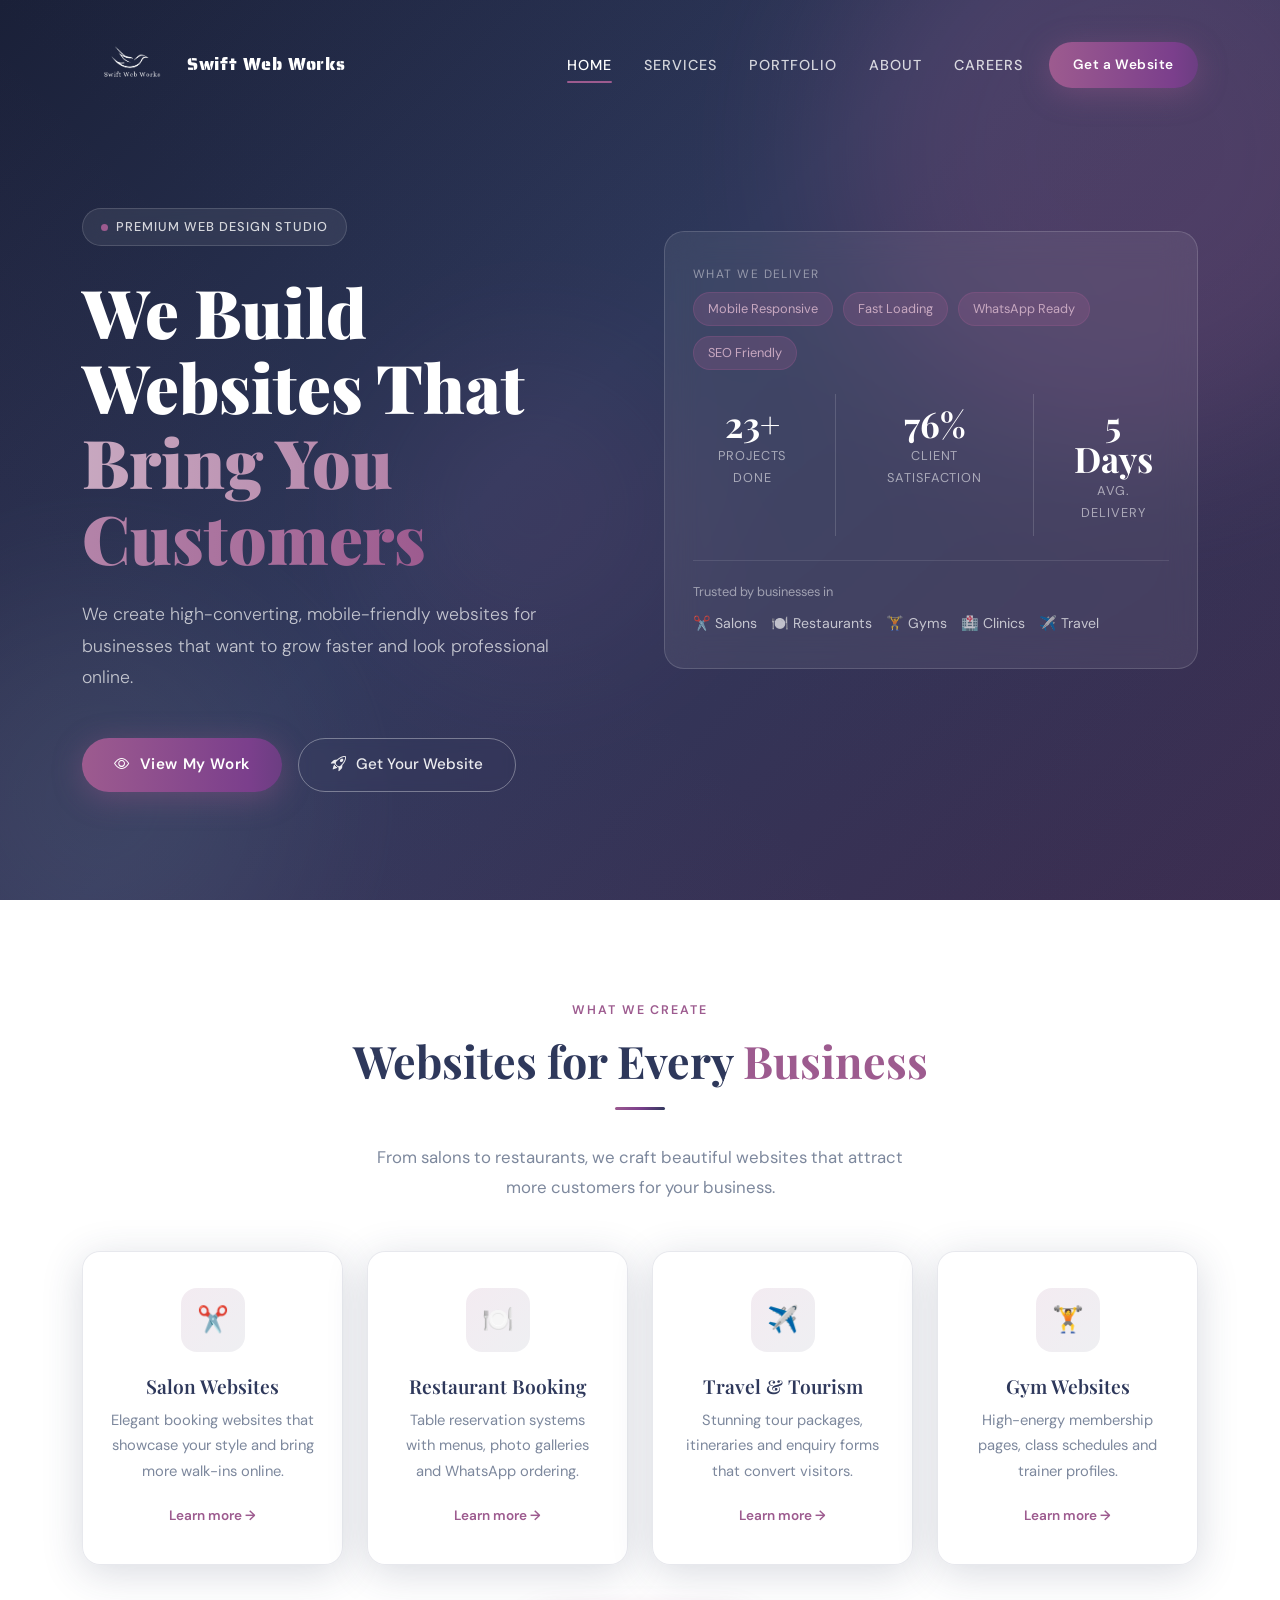
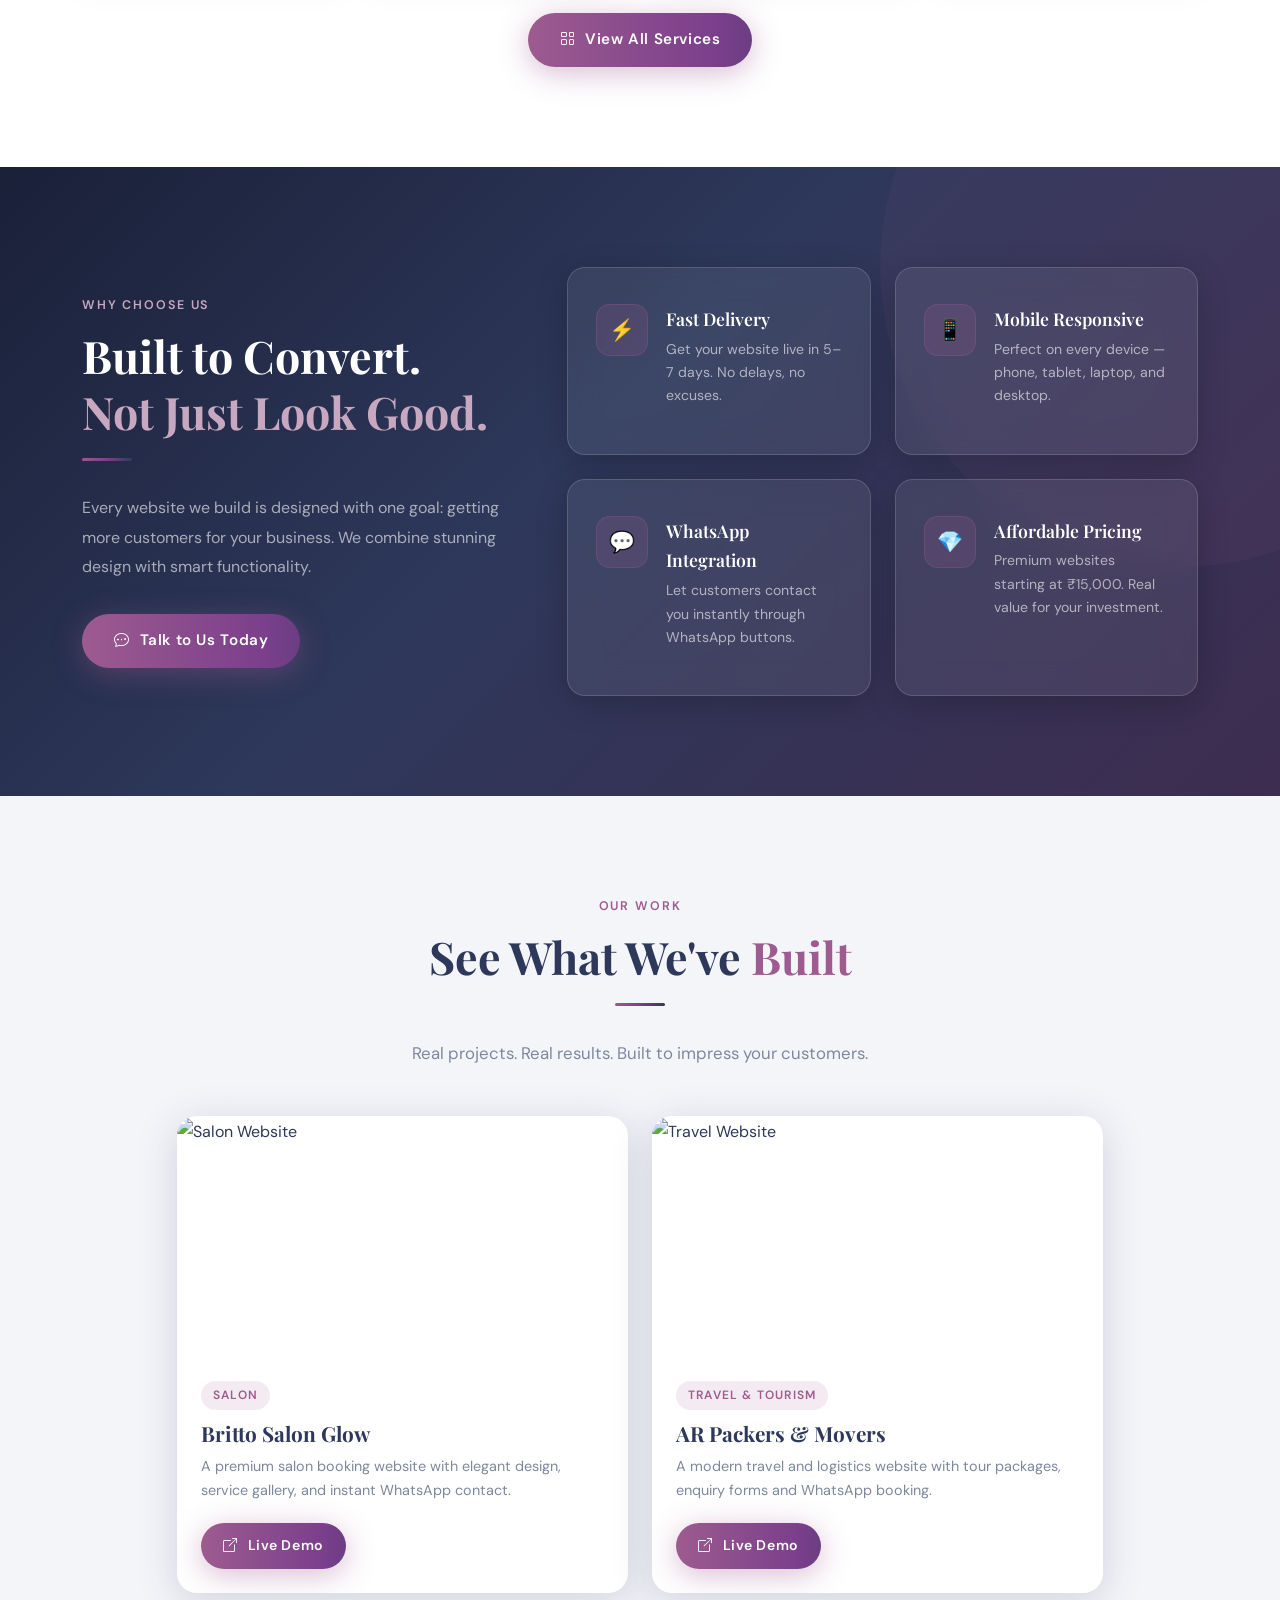
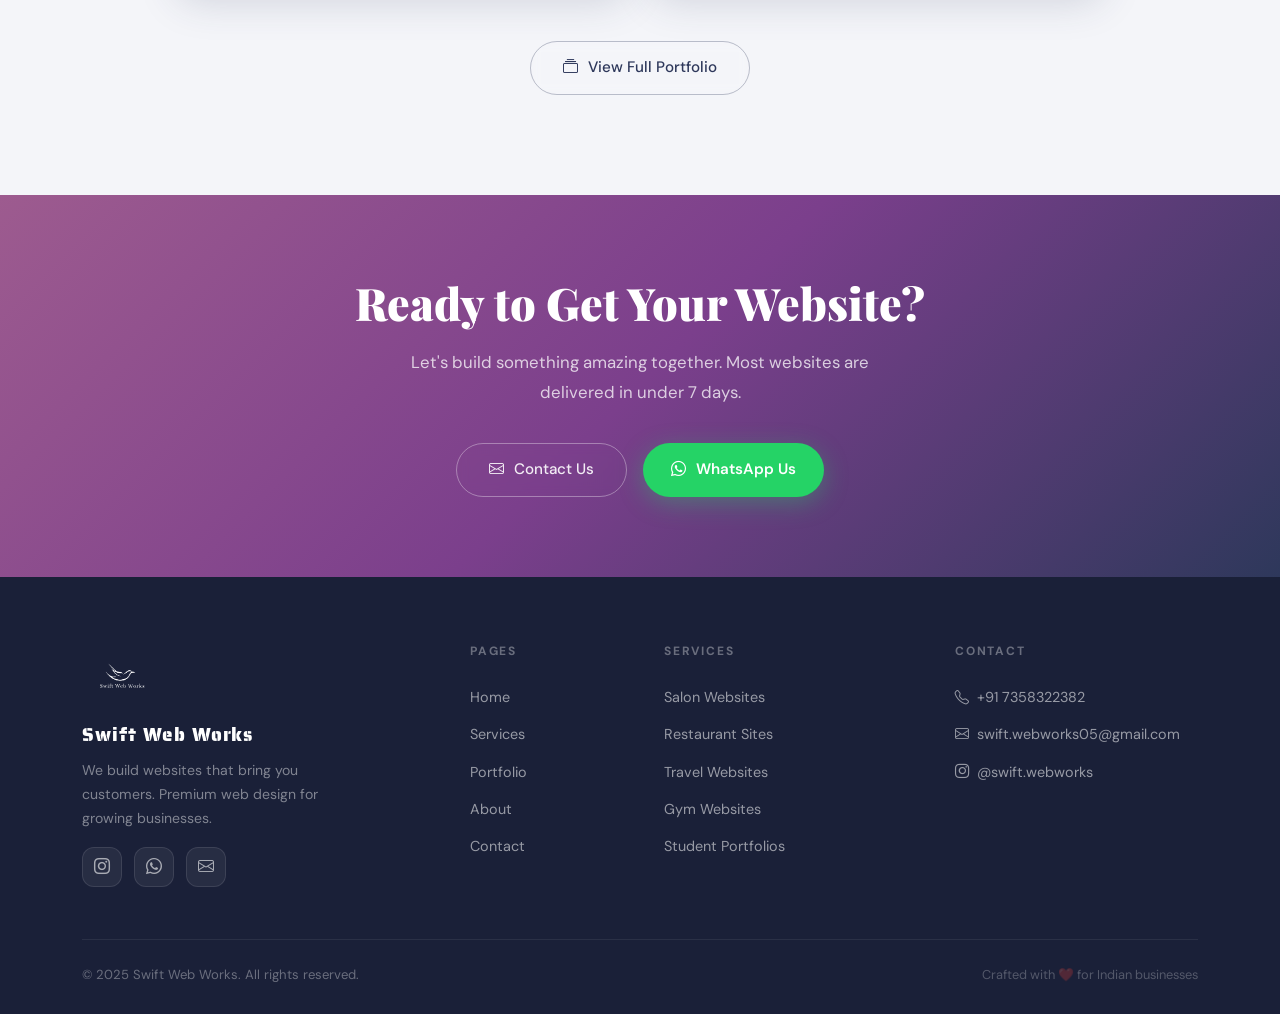
==== commit 0fd48067: "index.html" ====
--- a/site_clone/index.html
+++ b/site_clone/index.html
@@ -5,6 +5,7 @@
   <meta name="viewport" content="width=device-width, initial-scale=1.0"/>
   <title>Swift Web Works — We Build Websites That Bring You Customers</title>
   <meta name="description" content="Swift Web Works creates high-converting, mobile-friendly websites for salons, restaurants, gyms, clinics and small businesses."/>
+  <meta name="google-site-verification" content="W7OAr0yQJ4kiBXxZ8YPKzC95kD39kmXNRZLpW1I75KA" />
   <link rel="icon" href="logo.png"/>
 
   <!-- Bootstrap 5 -->
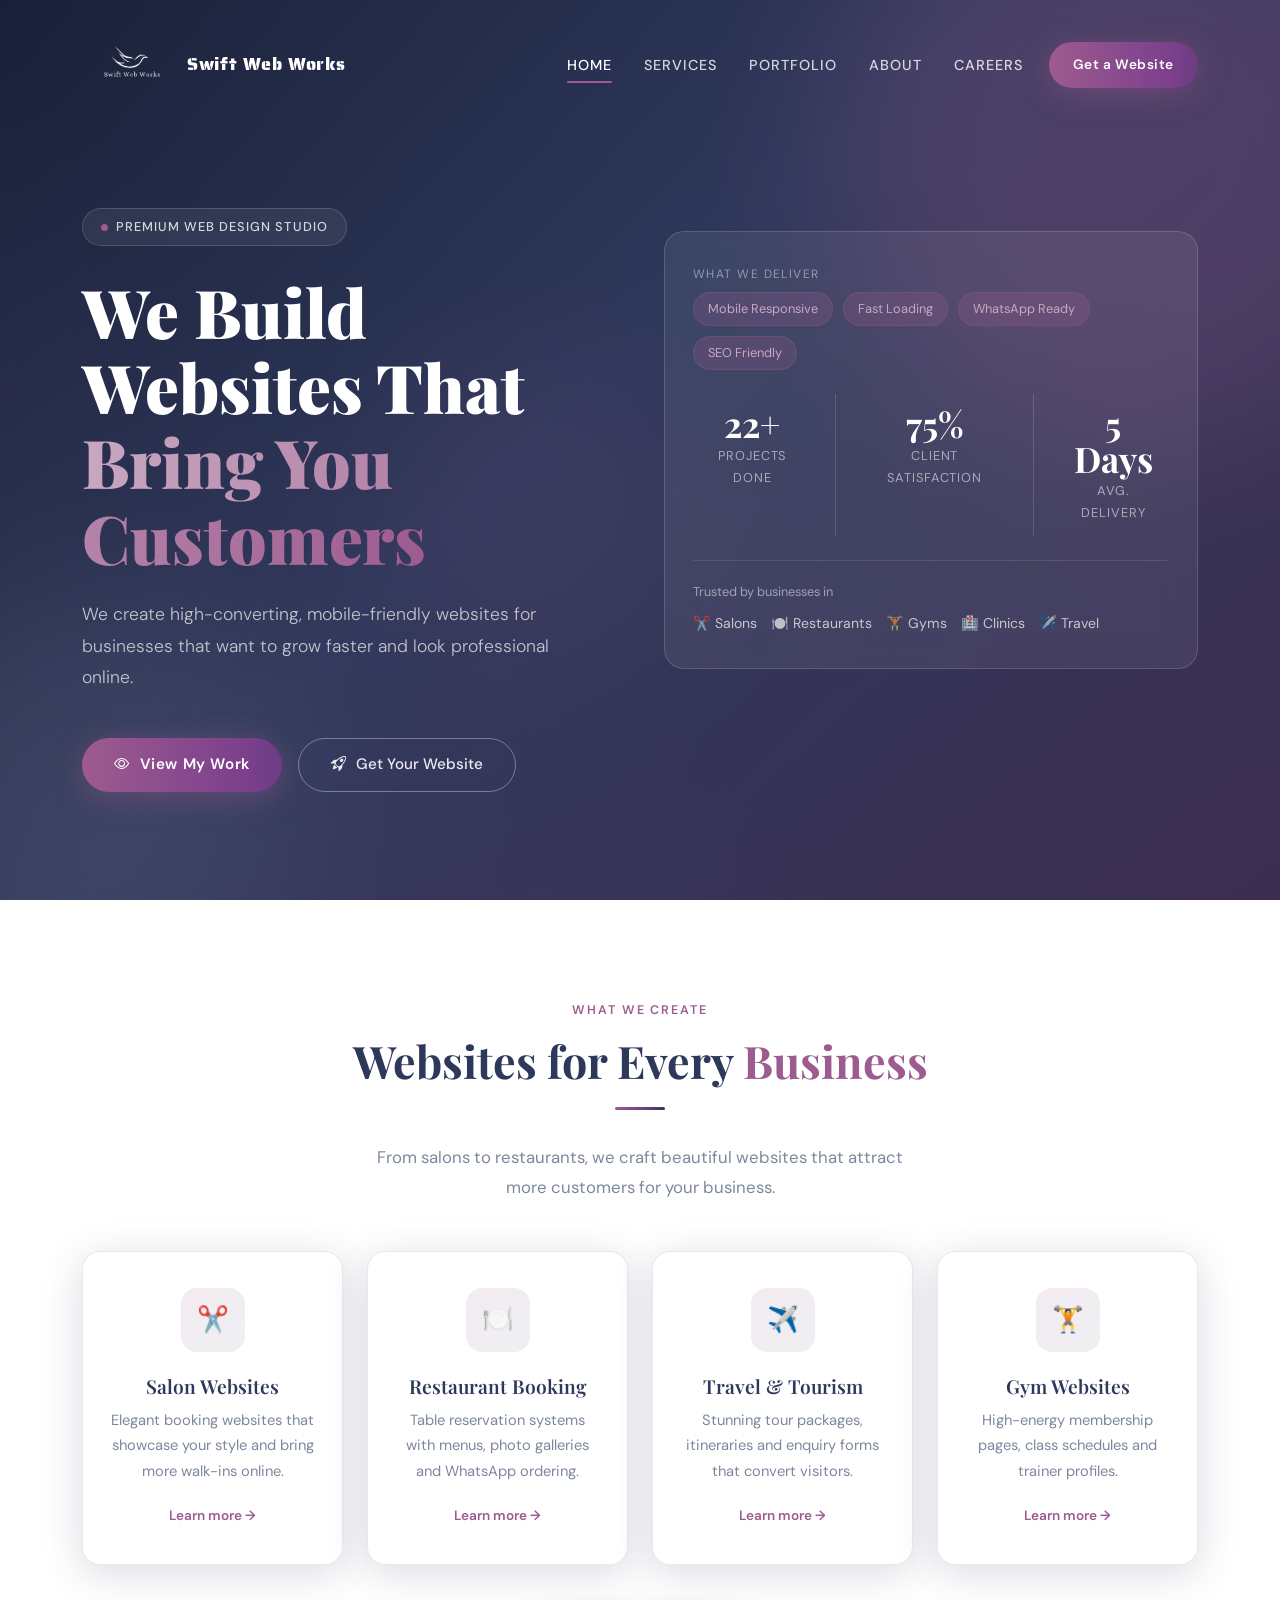
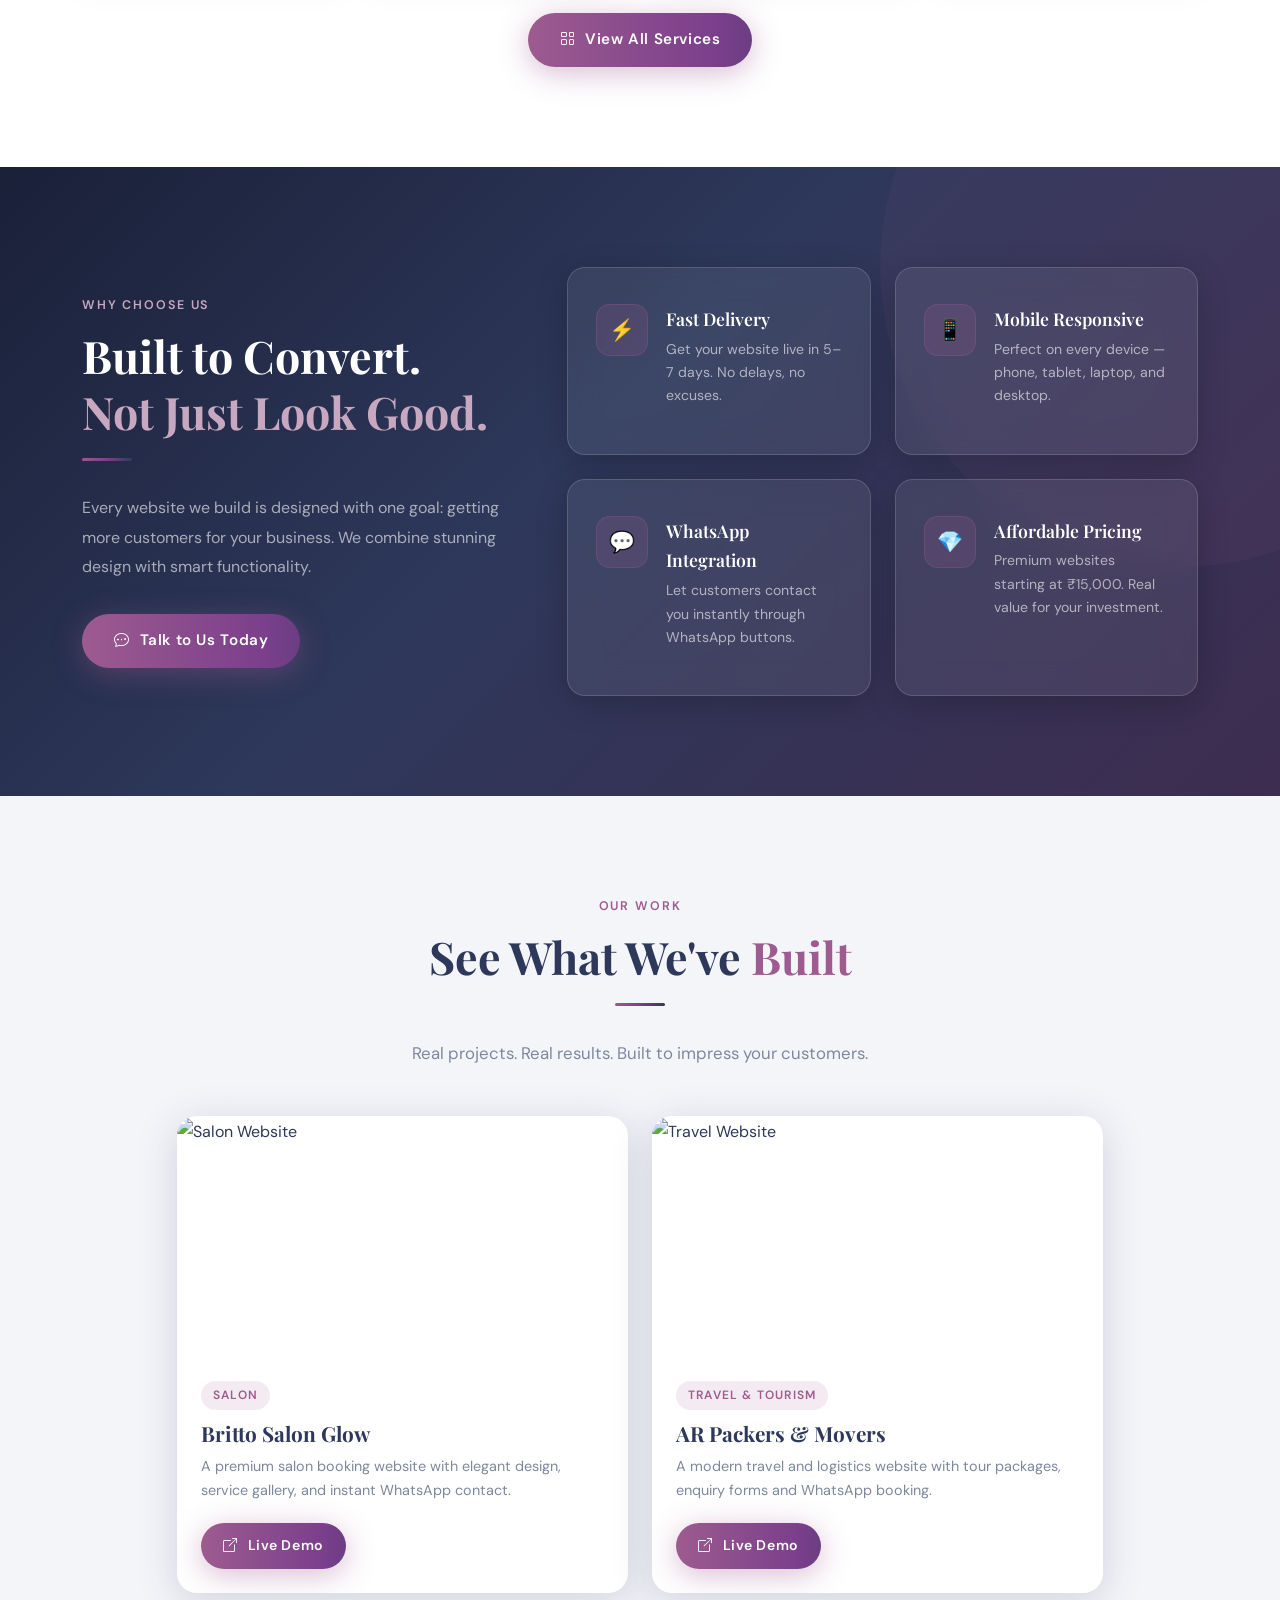
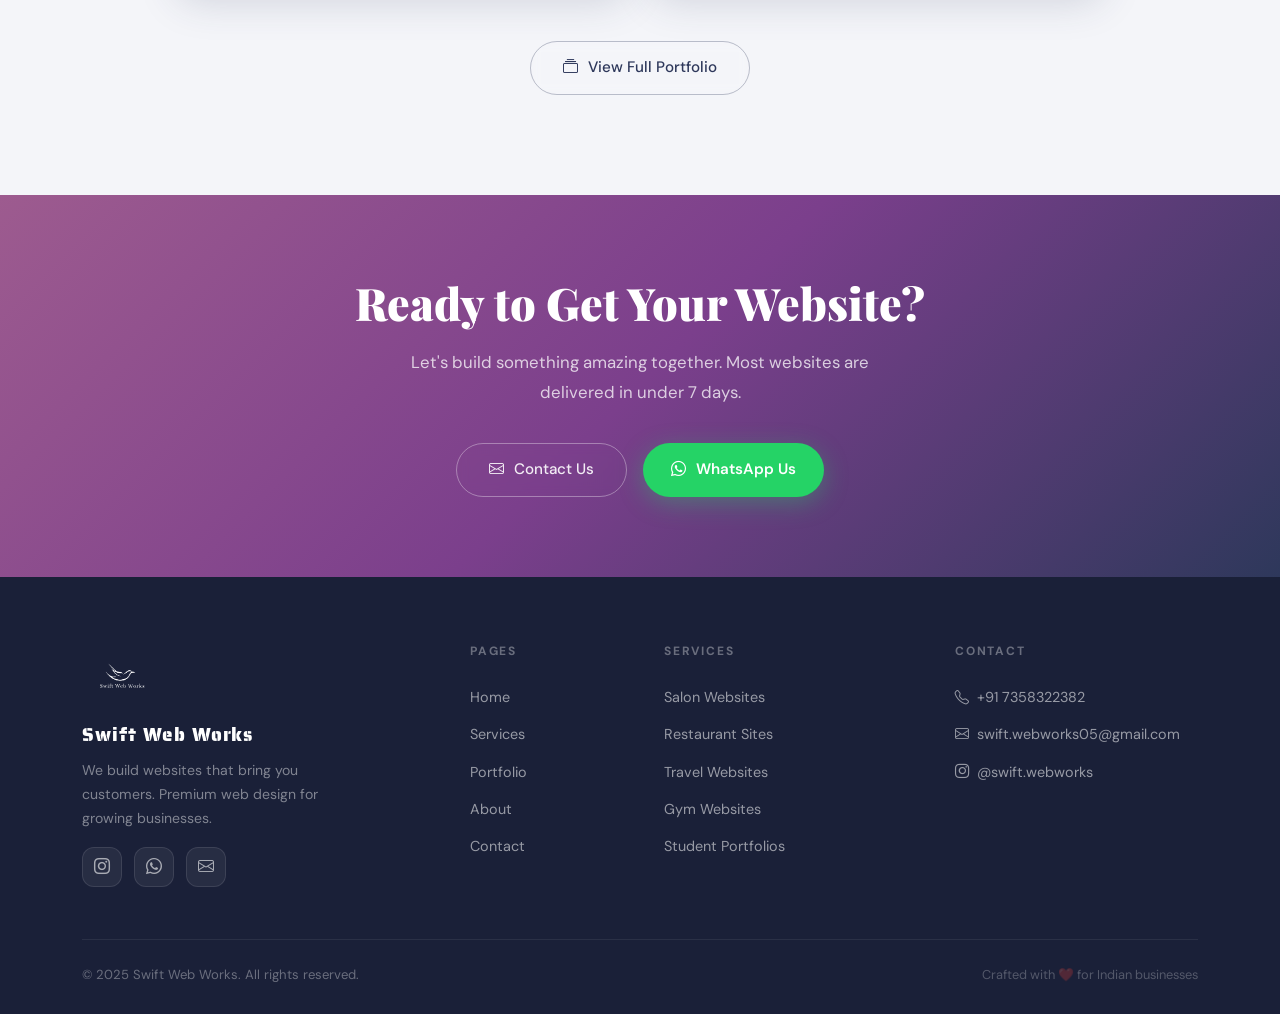
==== commit 135c1d75: "index.html" ====
--- a/site_clone/index.html
+++ b/site_clone/index.html
@@ -3,9 +3,9 @@
 <head>
   <meta charset="UTF-8" />
   <meta name="viewport" content="width=device-width, initial-scale=1.0"/>
+   <meta name="google-site-verification" content="W7OAr0yQJ4kiBXxZ8YPKzC95kD39kmXNRZLpW1I75KA" />
   <title>Swift Web Works — We Build Websites That Bring You Customers</title>
   <meta name="description" content="Swift Web Works creates high-converting, mobile-friendly websites for salons, restaurants, gyms, clinics and small businesses."/>
-  <meta name="google-site-verification" content="W7OAr0yQJ4kiBXxZ8YPKzC95kD39kmXNRZLpW1I75KA" />
   <link rel="icon" href="logo.png"/>
 
   <!-- Bootstrap 5 -->
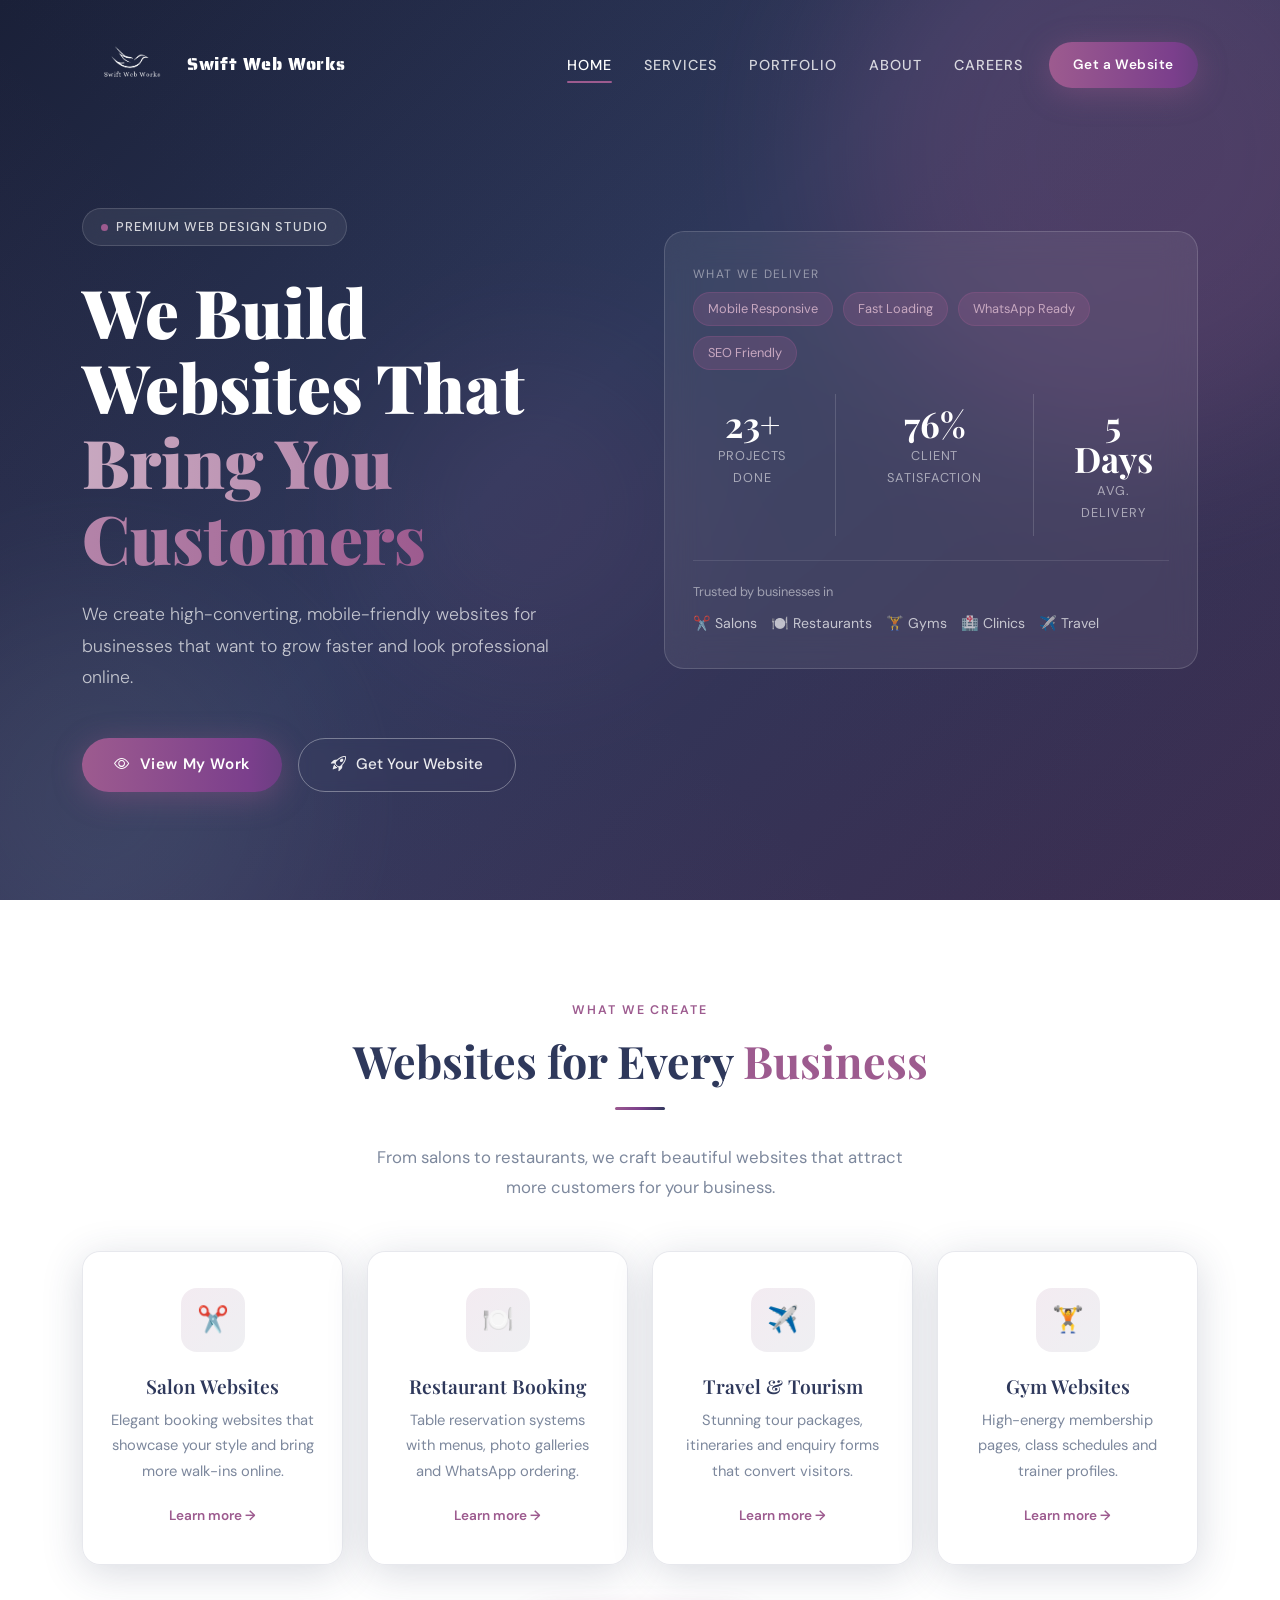
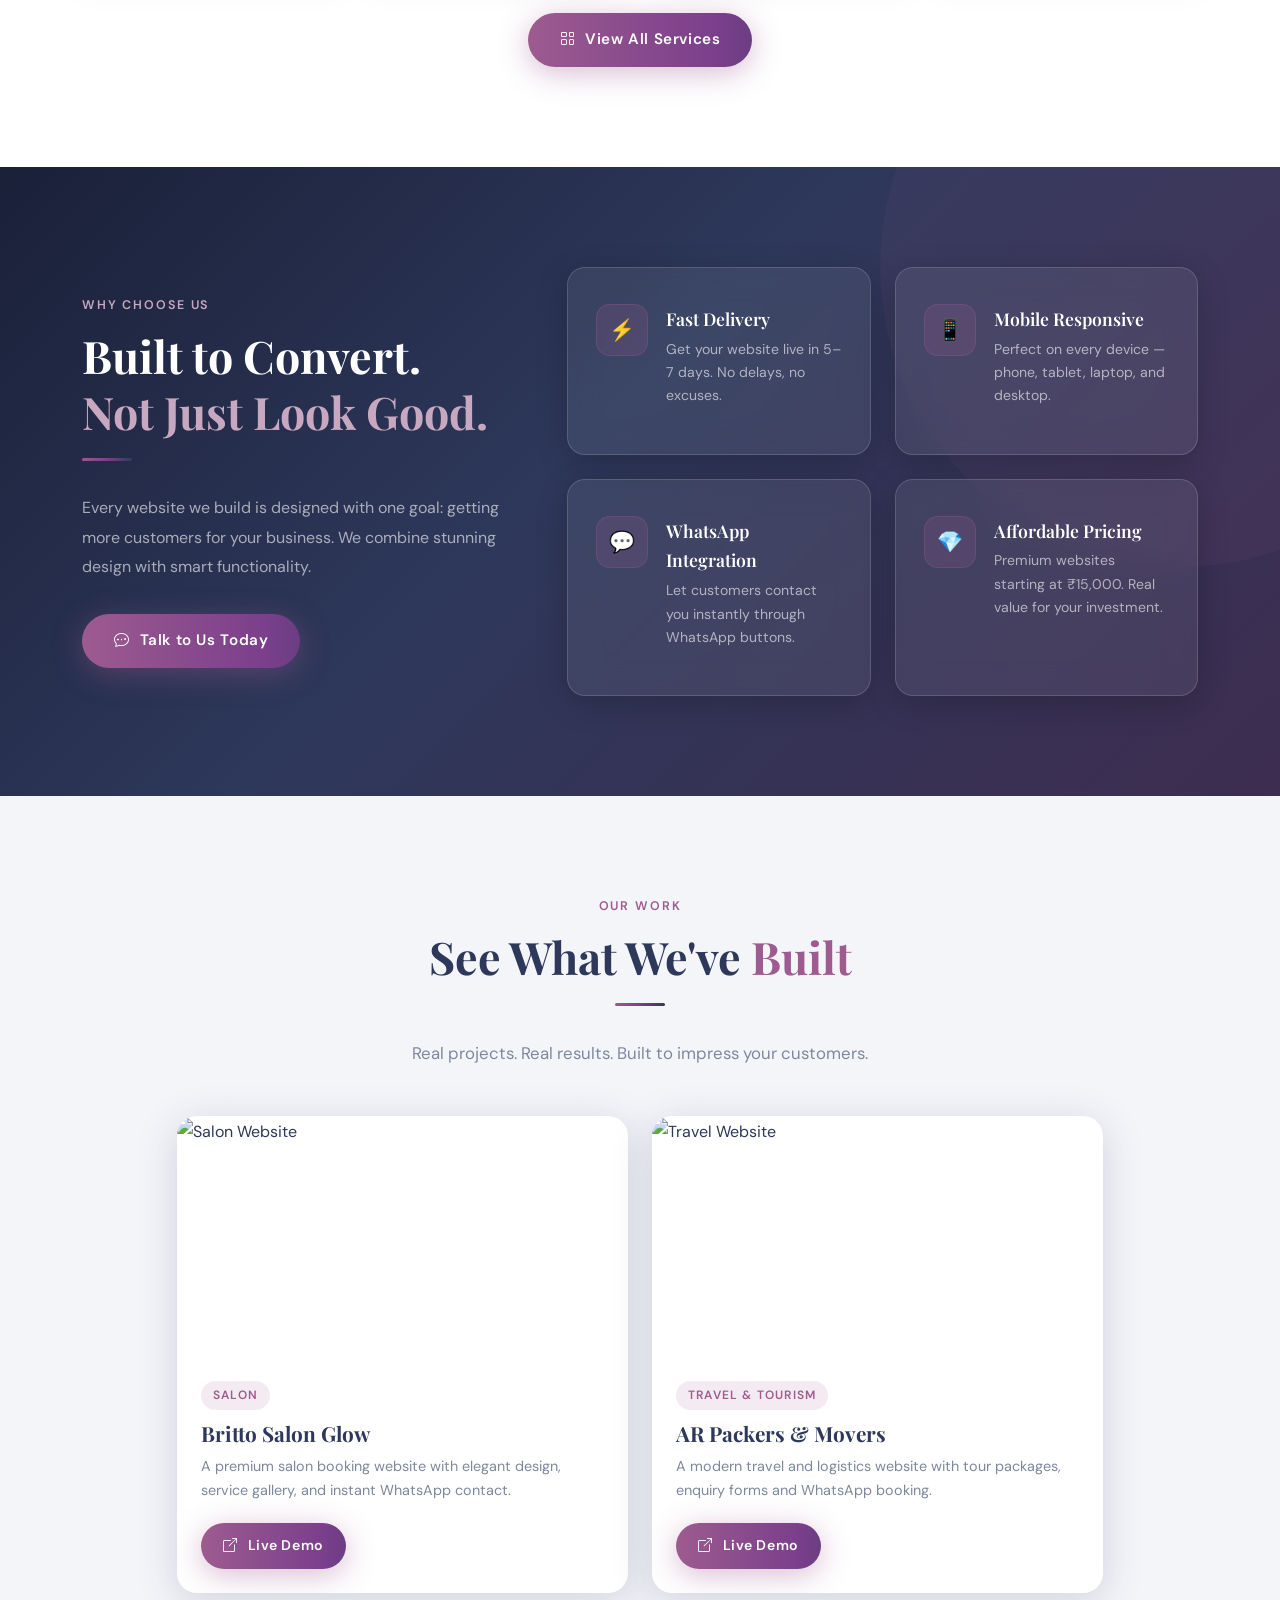
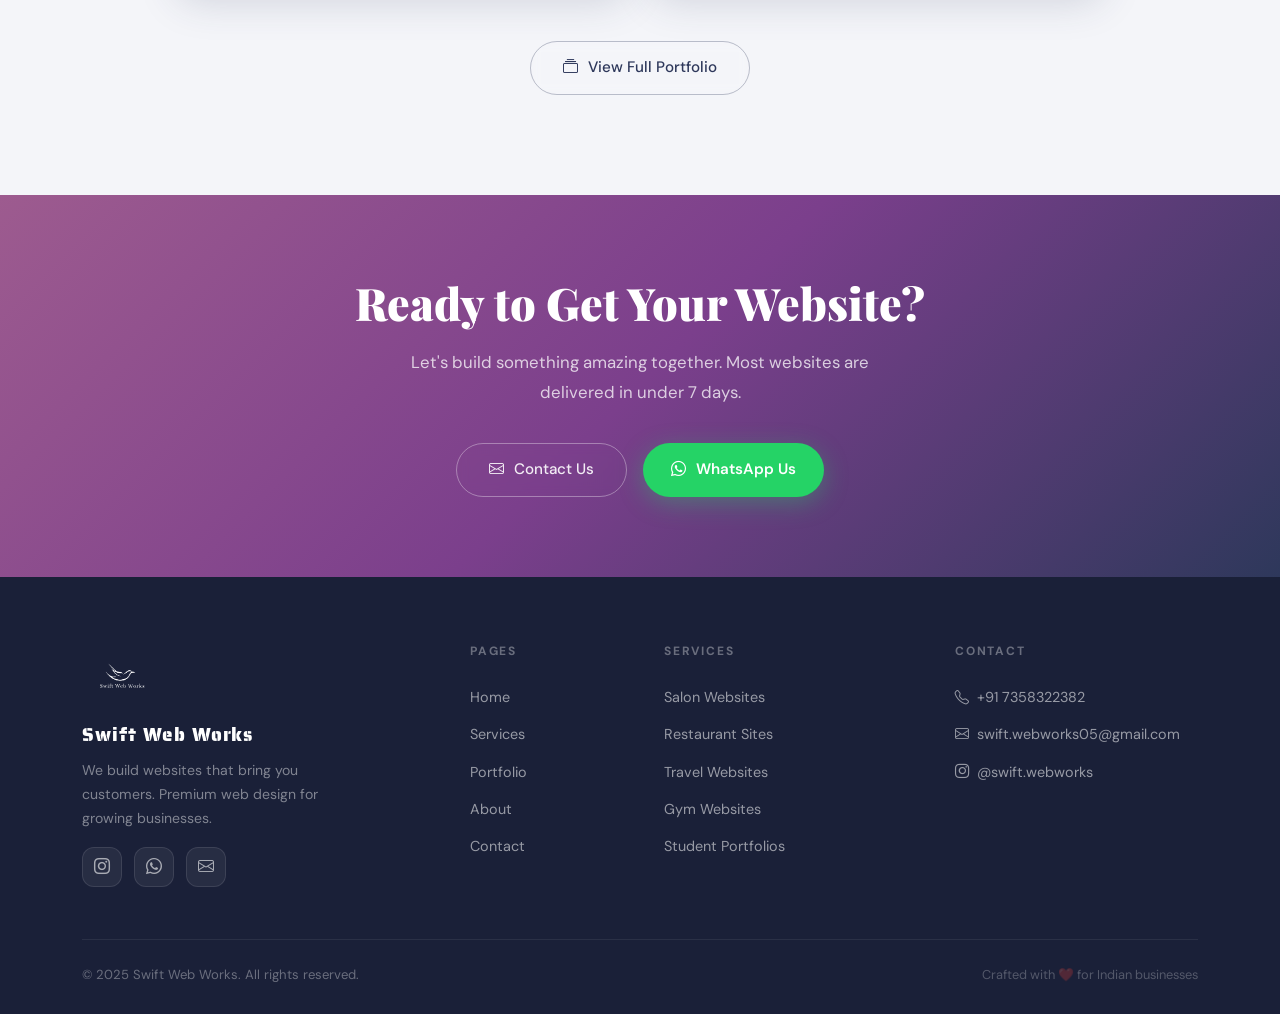
==== commit 228798a8: "index.html" ====
--- a/site_clone/index.html
+++ b/site_clone/index.html
@@ -1,6 +1,15 @@
 <!DOCTYPE html>
 <html lang="en">
 <head>
+  <!-- Google tag (gtag.js) -->
+<script async src="https://www.googletagmanager.com/gtag/js?id=G-VZX2B9Z5CT"></script>
+<script>
+  window.dataLayer = window.dataLayer || [];
+  function gtag(){dataLayer.push(arguments);}
+  gtag('js', new Date());
+
+  gtag('config', 'G-VZX2B9Z5CT');
+</script>
   <meta charset="UTF-8" />
   <meta name="viewport" content="width=device-width, initial-scale=1.0"/>
    <meta name="google-site-verification" content="W7OAr0yQJ4kiBXxZ8YPKzC95kD39kmXNRZLpW1I75KA" />
